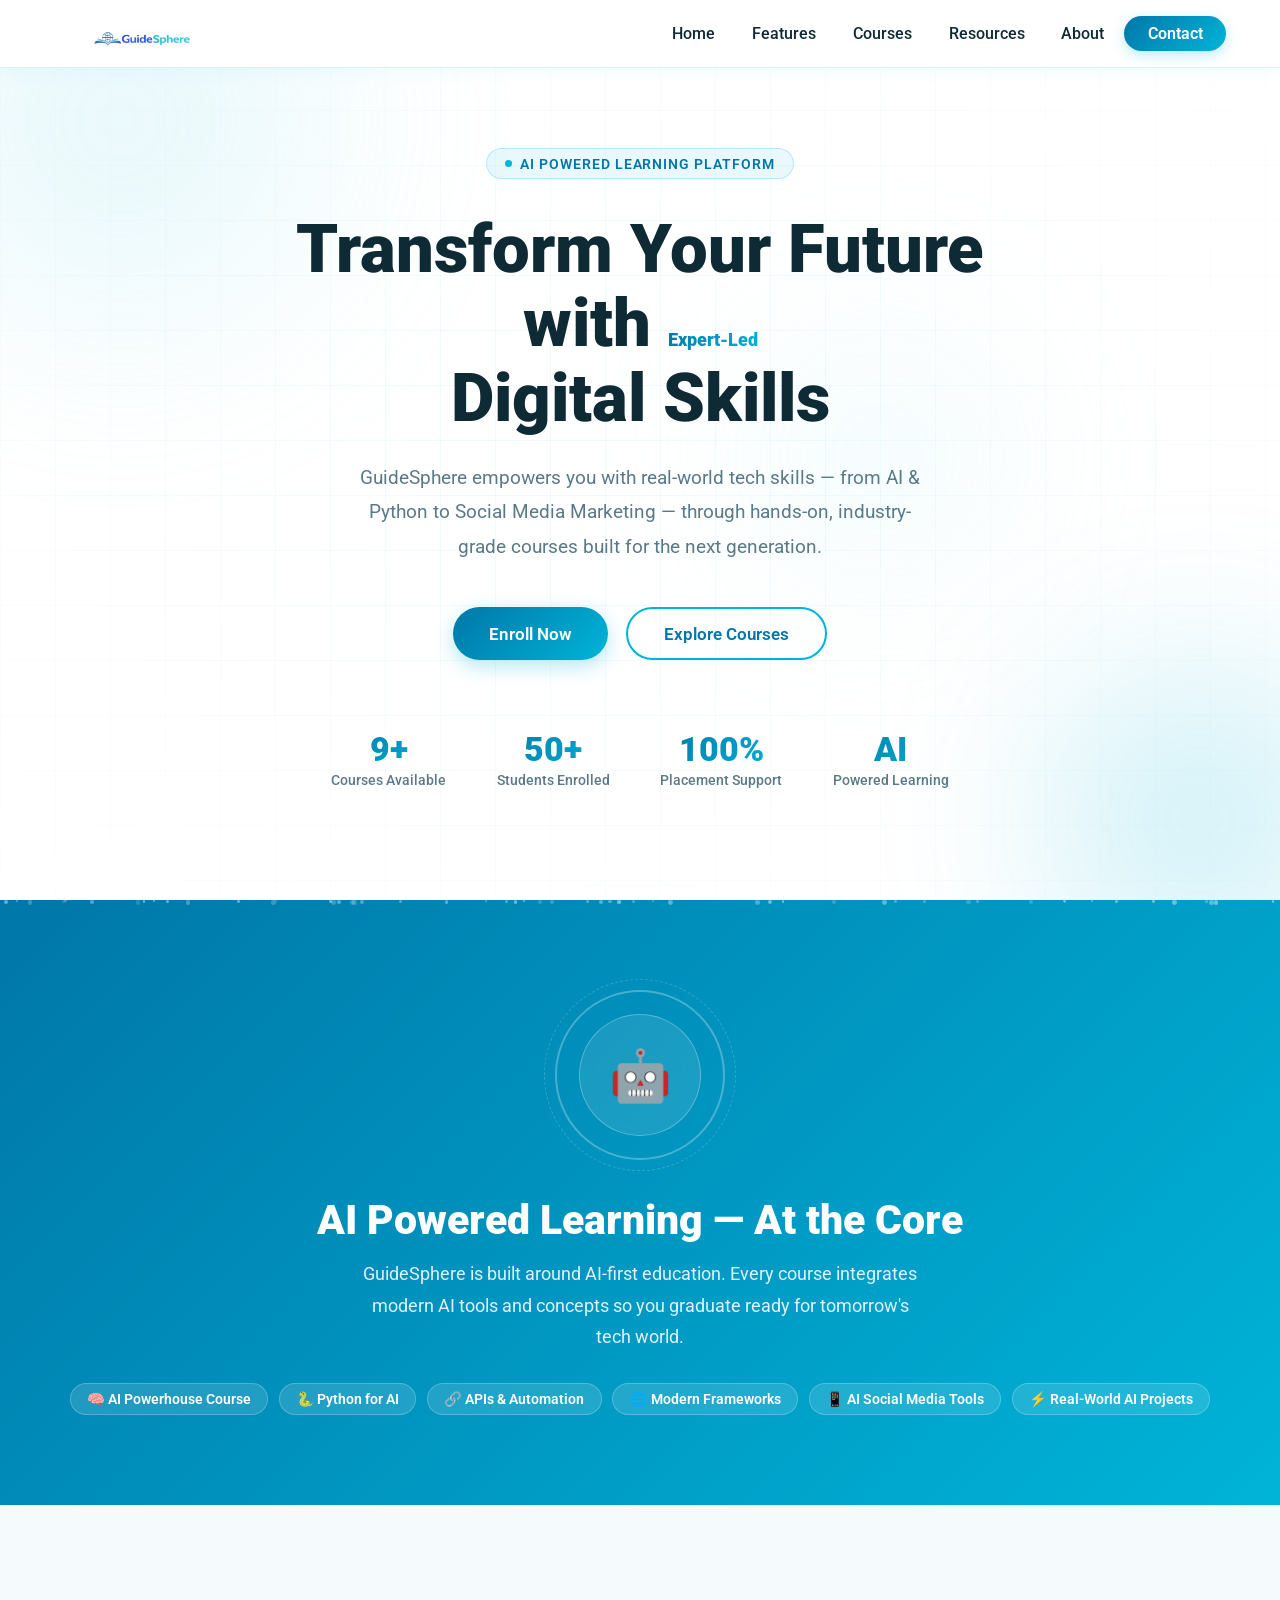
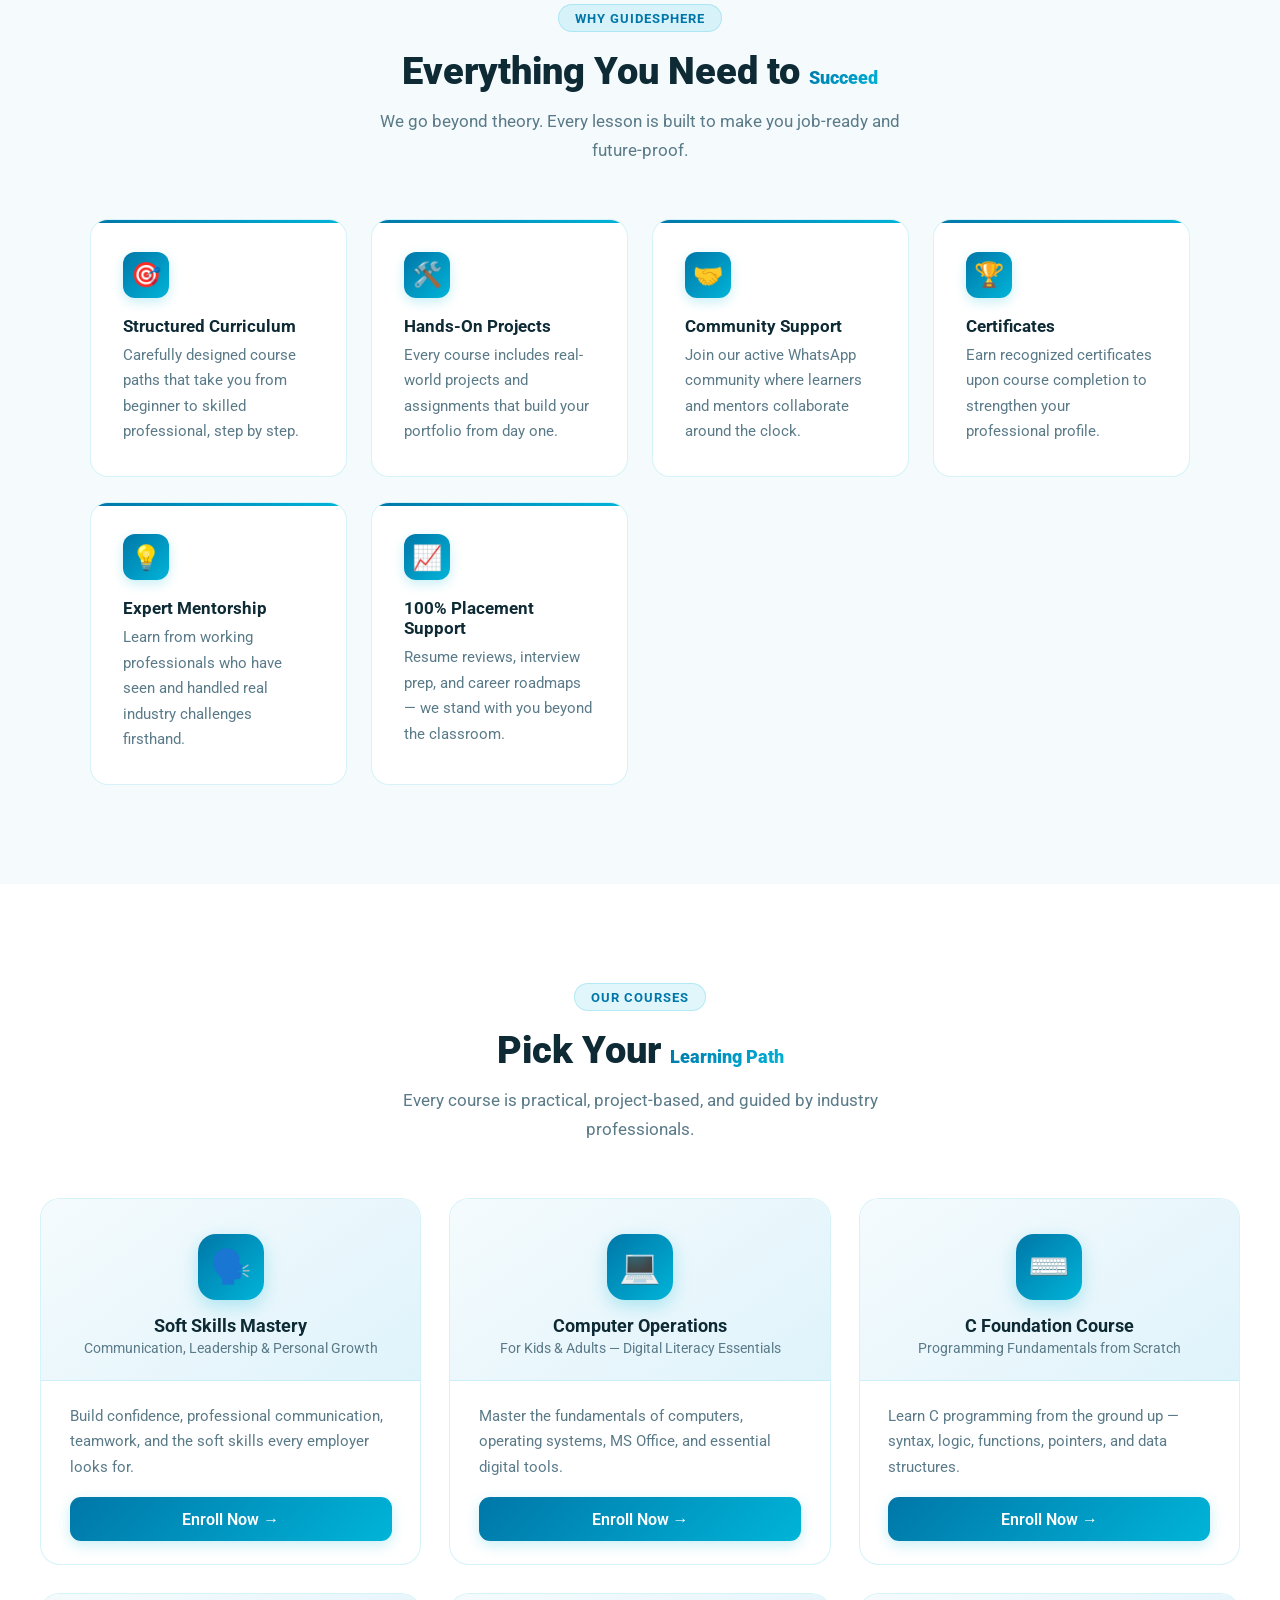
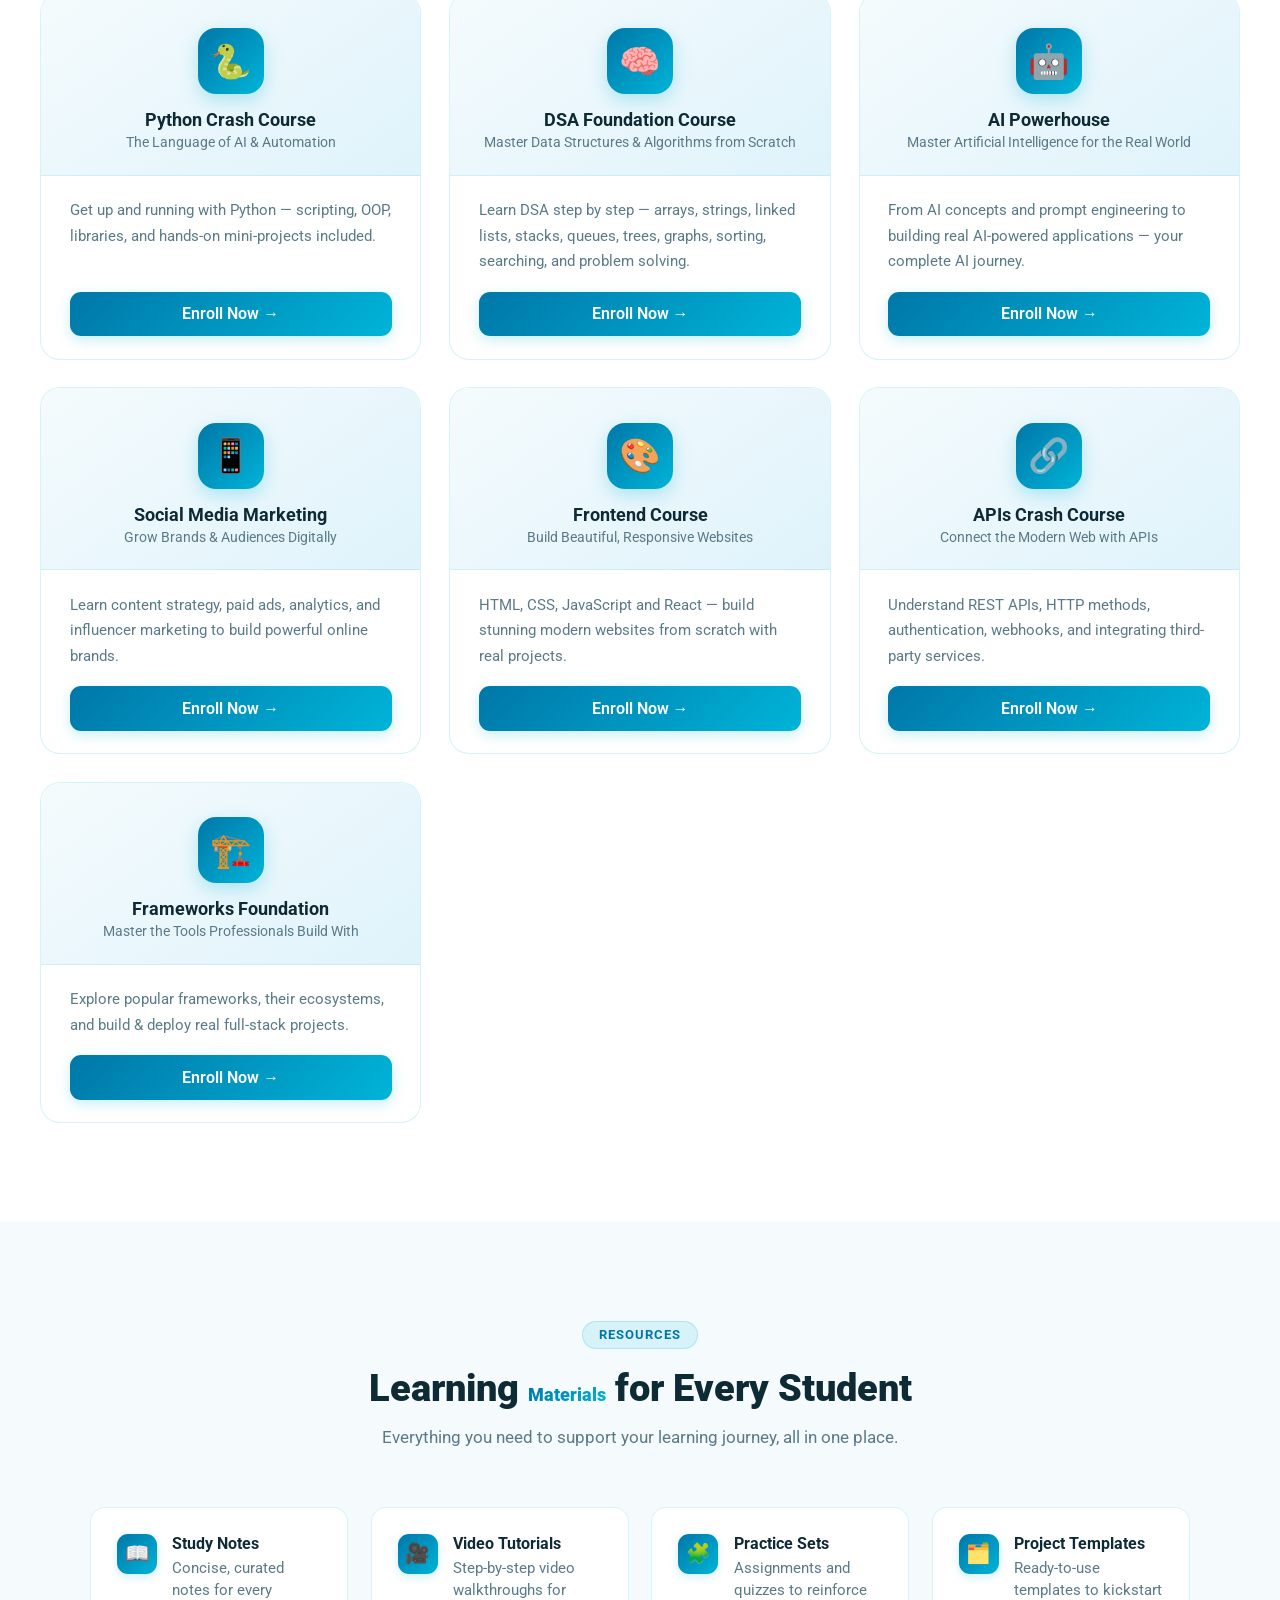
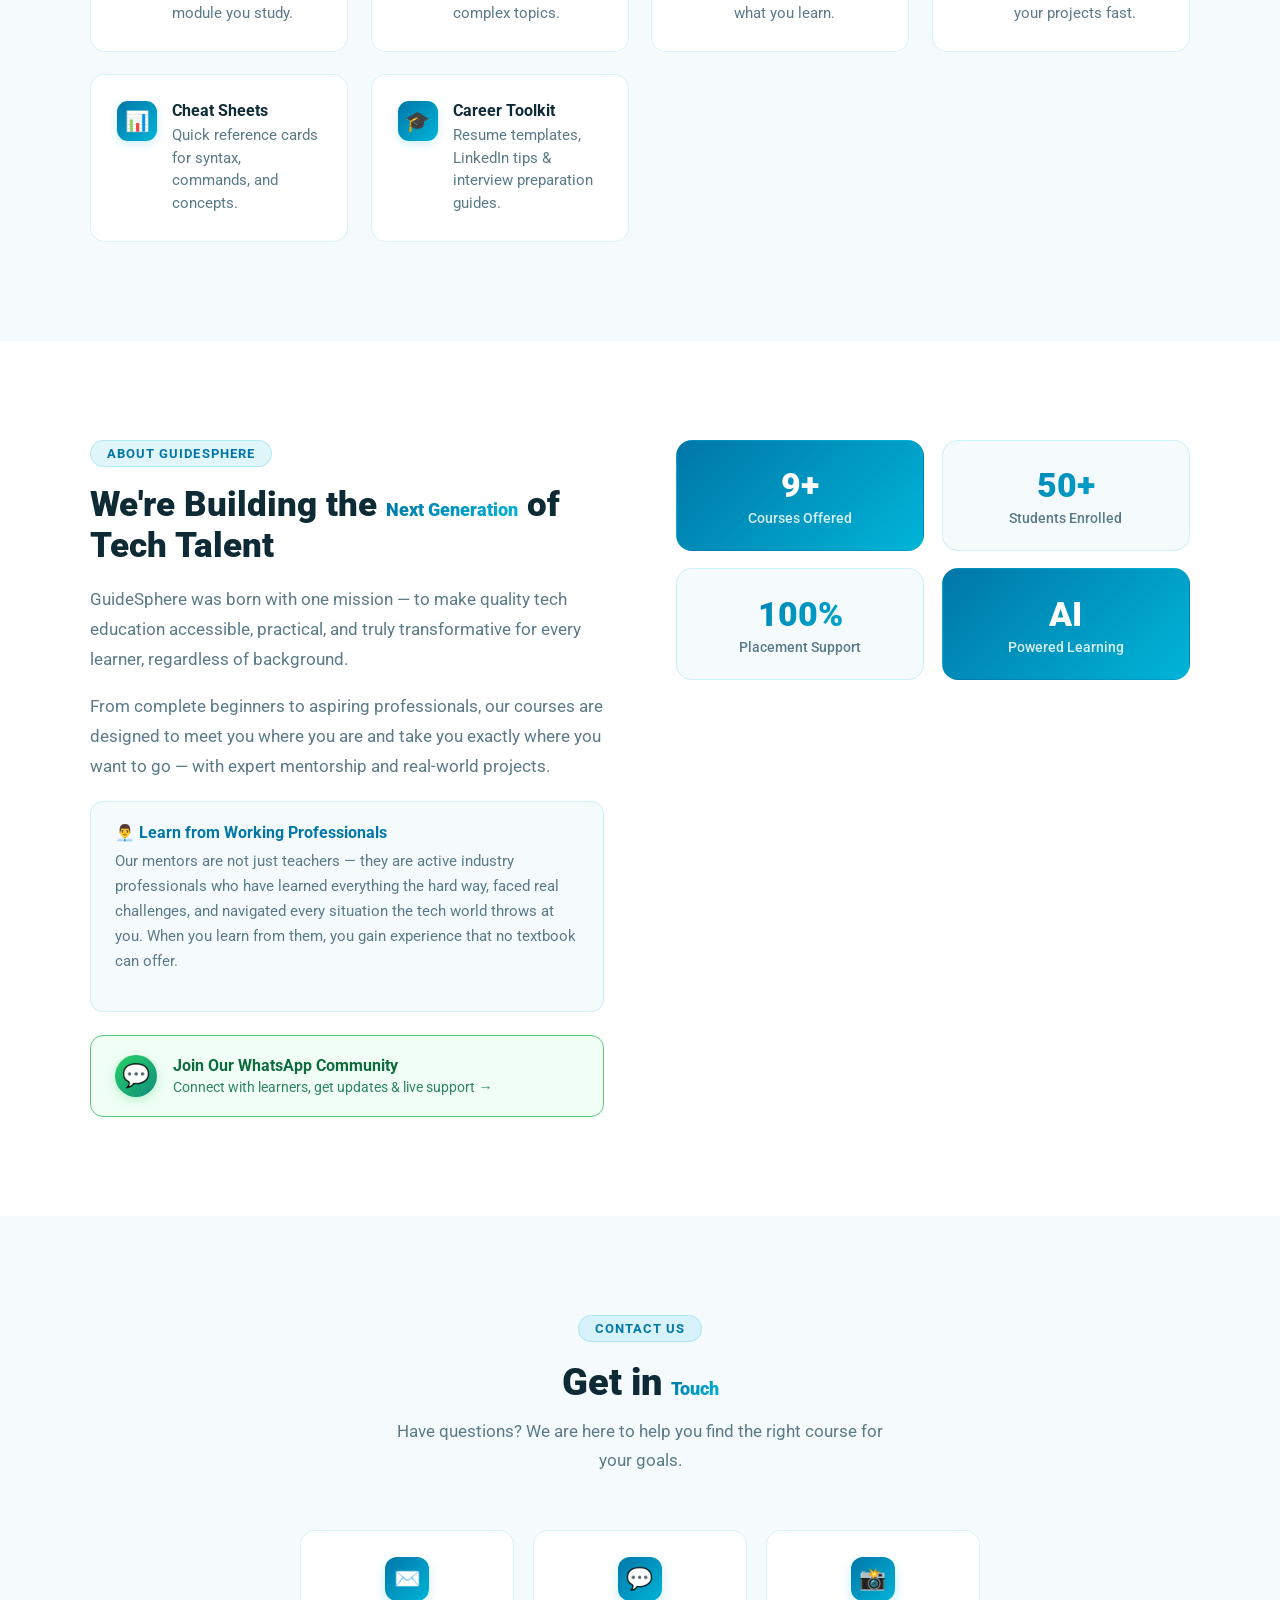
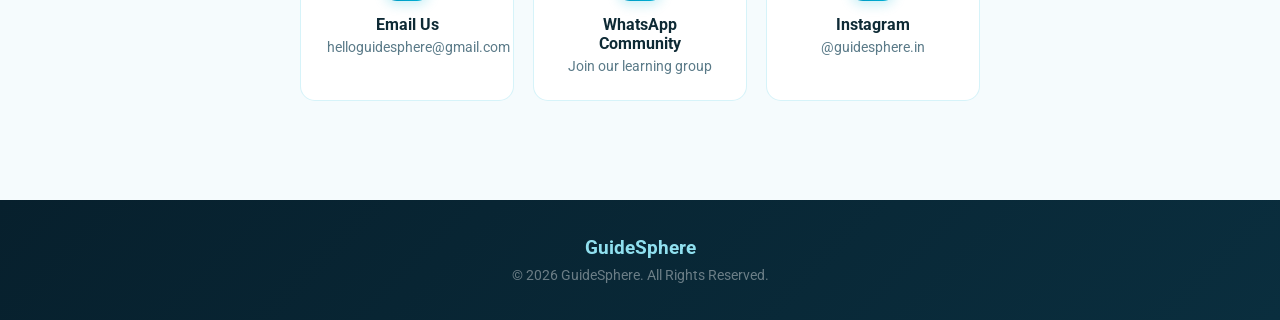
==== index.html @ 7f6ffef3 "Rename homepage to index.html" ====
<!DOCTYPE html>
<html lang="en">
<head>
<meta charset="UTF-8">
<meta name="viewport" content="width=device-width, initial-scale=1.0">
<title>GuideSphere – Learn. Grow. Excel.</title>
<link href="https://fonts.googleapis.com/css2?family=Roboto:wght@300;400;500;600;700;900&display=swap" rel="stylesheet">
<link rel="icon" type="image/png" href="logo.png"><style>
  :root {
    --teal: #00B4D8;
    --teal-dark: #0077A8;
    --teal-light: #90E0EF;
    --teal-glow: rgba(0,180,216,0.12);
    --white: #ffffff;
    --off-white: #f5fbfd;
    --text: #0e2a35;
    --text-muted: #5a7a88;
    --border: rgba(0,180,216,0.16);
  }

  * { margin:0; padding:0; box-sizing:border-box; font-size: 18px;}
  html { scroll-behavior:smooth; }

  body {
    font-family: 'Roboto', sans-serif;
    background: #fff;
    color: var(--text);
    overflow-x: hidden;
  }

  /* ─── NAVBAR ─── */
  nav {
    position:fixed; top:0; left:0; right:0; z-index:999;
    display:flex; align-items:center; justify-content:space-between;
    padding:0 3rem; height:68px;
    background:rgba(255,255,255,0.96);
    backdrop-filter:blur(16px);
    border-bottom:1px solid var(--border);
    box-shadow:0 2px 18px rgba(0,180,216,0.07);
  }

  .nav-logo {
    display:flex; align-items:center;
    text-decoration:none; flex-shrink:0;
    min-width:180px;
  }

  .nav-logo img { height:38px; width:auto; object-fit:contain; }

  .nav-links {
    display:flex; align-items:center; gap:0.15rem; list-style:none;
  }

  .nav-links a {
    display:block; padding:0.4rem 0.95rem;
    text-decoration:none; color:var(--text);
    font-size:0.9rem; font-weight:500;
    border-radius:8px; transition:all .2s;
  }

  .nav-links a:hover { color:var(--teal); background:var(--teal-glow); }

  .nav-cta {
    background:linear-gradient(135deg,var(--teal-dark),var(--teal));
    color:#fff !important;
    padding:0.46rem 1.3rem !important;
    border-radius:50px !important;
    box-shadow:0 4px 14px rgba(0,180,216,0.26);
    font-weight:600 !important;
  }

  .nav-cta:hover {
    transform:translateY(-1px);
    box-shadow:0 6px 20px rgba(0,180,216,0.38) !important;
    background:linear-gradient(135deg,var(--teal-dark),var(--teal)) !important;
  }

  /* ─── HERO ─── */
  .hero {
    min-height:100vh;
    display:flex; align-items:center; justify-content:center;
    text-align:center;
    padding:7rem 2rem 5rem;
    position:relative; overflow:hidden;
    background:#fff;
  }

  .hero-grid {
    position:absolute; inset:0; pointer-events:none;
    background-image:
      linear-gradient(rgba(0,180,216,0.055) 1px,transparent 1px),
      linear-gradient(90deg,rgba(0,180,216,0.055) 1px,transparent 1px);
    background-size:55px 55px;
    mask-image:radial-gradient(ellipse 80% 80% at 50% 50%,black 20%,transparent 100%);
  }

  .orb {
    position:absolute; border-radius:50%;
    filter:blur(90px); opacity:0.26;
    animation:floatOrb 9s ease-in-out infinite;
    pointer-events:none;
  }
  .orb1 { width:500px;height:500px;background:radial-gradient(circle,var(--teal-light),transparent);top:-130px;left:-130px; }
  .orb2 { width:360px;height:360px;background:radial-gradient(circle,var(--teal),transparent);bottom:-100px;right:-100px;animation-delay:3.5s; }
  .orb3 { width:280px;height:280px;background:radial-gradient(circle,#b8ecf7,transparent);top:35%;left:58%;animation-delay:1.5s; }

  @keyframes floatOrb {
    0%,100%{transform:translate(0,0) scale(1)}
    50%{transform:translate(18px,-18px) scale(1.04)}
  }

  .hero-content { position:relative; z-index:2; max-width:830px; }

  .hero-badge {
    display:inline-flex; align-items:center; gap:8px;
    background:rgba(0,180,216,0.09);
    border:1px solid rgba(0,180,216,0.22);
    color:var(--teal-dark);
    font-size:0.78rem; font-weight:600; letter-spacing:.07em; text-transform:uppercase;
    padding:0.36rem 1rem; border-radius:50px; margin-bottom:1.8rem;
    animation:fadeUp .7s .2s both;
  }

  .badge-dot {
    width:7px;height:7px;border-radius:50%;background:var(--teal);
    animation:blink 1.8s infinite;
  }

  @keyframes blink{0%,100%{opacity:1;transform:scale(1)}50%{opacity:.4;transform:scale(1.5)}}

  .hero h1 {
    font-size:clamp(2.3rem,5.2vw,4rem);
    font-weight:900; line-height:1.12;
    color:var(--text); margin-bottom:1.4rem;
    animation:fadeUp .7s .35s both;
  }

  .hero h1 .hl {
    background:linear-gradient(135deg,var(--teal-dark),var(--teal));
    -webkit-background-clip:text; -webkit-text-fill-color:transparent; background-clip:text;
  }

  .hero p {
    font-size:1.08rem; color:var(--text-muted);
    max-width:570px; margin:0 auto 2.4rem;
    line-height:1.78; font-weight:400;
    animation:fadeUp .7s .5s both;
  }

  .hero-btns {
    display:flex; gap:1rem; justify-content:center; flex-wrap:wrap;
    animation:fadeUp .7s .65s both;
  }

  .btn-primary {
    padding:0.8rem 2rem;
    background:linear-gradient(135deg,var(--teal-dark),var(--teal));
    color:#fff; font-size:0.95rem; font-weight:600;
    border:none; border-radius:50px; cursor:pointer; text-decoration:none;
    box-shadow:0 6px 20px rgba(0,180,216,0.3);
    transition:transform .2s,box-shadow .2s;
    display:inline-flex; align-items:center; gap:8px;
    font-family:'Roboto',sans-serif;
  }
  .btn-primary:hover{transform:translateY(-2px);box-shadow:0 10px 28px rgba(0,180,216,0.42);}

  .btn-outline {
    padding:0.8rem 2rem;
    background:transparent; color:var(--teal-dark);
    font-size:0.95rem; font-weight:600;
    border:2px solid var(--teal); border-radius:50px;
    cursor:pointer; text-decoration:none; transition:all .2s;
    display:inline-flex; align-items:center; gap:8px;
    font-family:'Roboto',sans-serif;
  }
  .btn-outline:hover{background:var(--teal-glow);}

  .hero-stats {
    display:flex; gap:2.8rem; justify-content:center; flex-wrap:wrap;
    margin-top:3.8rem; animation:fadeUp .7s .8s both;
  }

  .stat { text-align:center; }
  .stat-num {
    font-size:1.9rem; font-weight:900;
    background:linear-gradient(135deg,var(--teal-dark),var(--teal));
    -webkit-background-clip:text; -webkit-text-fill-color:transparent; background-clip:text;
  }
  .stat-label { font-size:.78rem; color:var(--text-muted); font-weight:500; margin-top:3px; }

  @keyframes fadeUp{from{opacity:0;transform:translateY(22px)}to{opacity:1;transform:translateY(0)}}

  /* ─── AI BANNER ─── */
  .ai-banner {
    padding:5rem 2rem;
    background:linear-gradient(135deg,var(--teal-dark) 0%,var(--teal) 100%);
    position:relative; overflow:hidden; text-align:center;
  }

  .ai-particles{position:absolute;inset:0;pointer-events:none;}
  .particle{
    position:absolute;border-radius:50%;
    background:rgba(255,255,255,0.5);
    animation:rise linear infinite;
  }
  @keyframes rise{
    0%{transform:translateY(100vh) scale(0);opacity:0}
    10%{opacity:1}90%{opacity:.7}
    100%{transform:translateY(-80px) scale(1);opacity:0}
  }

  .ai-ring {
    width:170px;height:170px;border-radius:50%;
    border:2px solid rgba(255,255,255,0.28);
    display:flex;align-items:center;justify-content:center;
    margin:0 auto 2rem; position:relative;
    animation:spinRing 14s linear infinite;
  }
  .ai-ring::before{
    content:'';position:absolute;inset:-13px;border-radius:50%;
    border:1px dashed rgba(255,255,255,0.2);
    animation:spinRing 9s linear infinite reverse;
  }
  .ai-ring-core{
    width:122px;height:122px;border-radius:50%;
    background:rgba(255,255,255,0.1);
    backdrop-filter:blur(8px);
    border:1px solid rgba(255,255,255,0.28);
    display:flex;align-items:center;justify-content:center;
    font-size:2.8rem;
    animation:spinRing 14s linear infinite reverse;
  }
  @keyframes spinRing{to{transform:rotate(360deg)}}

  .ai-banner h2{font-size:clamp(1.7rem,3.2vw,2.5rem);font-weight:900;color:#fff;margin-bottom:.8rem;}
  .ai-banner p{color:rgba(255,255,255,0.87);font-size:1rem;max-width:560px;margin:0 auto;line-height:1.75;}

  .ai-tags{display:flex;flex-wrap:wrap;gap:.6rem;justify-content:center;margin-top:1.7rem;}
  .ai-tag{
    background:rgba(255,255,255,0.13);border:1px solid rgba(255,255,255,0.22);
    color:#fff;font-size:.79rem;font-weight:600;
    padding:.36rem .9rem;border-radius:50px;
  }

  /* ─── SECTIONS ─── */
  .features{padding:5.5rem 2rem;background:var(--off-white);}
  .courses{padding:5.5rem 2rem;background:#fff;}
  .resources{padding:5.5rem 2rem;background:var(--off-white);}
  .about{padding:5.5rem 2rem;background:#fff;}
  .contact{padding:5.5rem 2rem;background:var(--off-white);}

  .section-label {
    display:inline-block;
    background:var(--teal-glow); border:1px solid rgba(0,180,216,0.2);
    color:var(--teal-dark); font-size:.74rem; font-weight:700;
    letter-spacing:.08em; text-transform:uppercase;
    padding:.3rem .88rem; border-radius:50px; margin-bottom:.9rem;
  }

  .sec-title{font-size:clamp(1.65rem,3vw,2.4rem);font-weight:900;color:var(--text);margin-bottom:.72rem;line-height:1.18;}
  .sec-title .hl{background:linear-gradient(135deg,var(--teal-dark),var(--teal));-webkit-background-clip:text;-webkit-text-fill-color:transparent;background-clip:text;}
  .sec-sub{color:var(--text-muted);font-size:.95rem;max-width:520px;margin:0 auto;line-height:1.72;}

  .section-head{text-align:center;margin-bottom:3rem;}

  /* FEATURES */
  .feat-grid{display:grid;grid-template-columns:repeat(auto-fit,minmax(250px,1fr));gap:1.35rem;max-width:1100px;margin:0 auto;}

  .feat-card{
    background:#fff;border:1px solid var(--border);
    border-radius:18px;padding:1.75rem;
    transition:transform .22s,box-shadow .22s;
    position:relative;overflow:hidden;
  }
  .feat-card::before{
    content:'';position:absolute;top:0;left:0;right:0;height:3px;
    background:linear-gradient(90deg,var(--teal-dark),var(--teal));border-radius:18px 18px 0 0;
  }
  .feat-card:hover{transform:translateY(-5px);box-shadow:0 12px 34px rgba(0,180,216,0.1);}

  .feat-icon{
    width:46px;height:46px;border-radius:12px;
    background:linear-gradient(135deg,var(--teal-dark),var(--teal));
    display:flex;align-items:center;justify-content:center;
    font-size:1.35rem;margin-bottom:1rem;
    box-shadow:0 4px 12px rgba(0,180,216,0.22);
  }

  .feat-card h3{font-size:.97rem;font-weight:700;margin-bottom:.38rem;}
  .feat-card p{color:var(--text-muted);font-size:.86rem;line-height:1.65;}

  /* COURSES */
  .courses-grid{display:grid;grid-template-columns:repeat(auto-fill,minmax(285px,1fr));gap:1.55rem;max-width:1200px;margin:0 auto;}

  .c-card{
    background:#fff;border:1px solid var(--border);
    border-radius:20px;overflow:hidden;
    display:flex;flex-direction:column;
    transition:transform .22s,box-shadow .22s;
  }
  .c-card:hover{transform:translateY(-5px);box-shadow:0 14px 40px rgba(0,180,216,0.11);}

  .c-top{
    padding:1.9rem 1.6rem 1.35rem;
    background:linear-gradient(145deg,var(--off-white),#dff3fb);
    border-bottom:1px solid var(--border);
    display:flex;flex-direction:column;align-items:center;text-align:center;
  }

  .c-icon{
    width:66px;height:66px;border-radius:18px;
    background:linear-gradient(135deg,var(--teal-dark),var(--teal));
    display:flex;align-items:center;justify-content:center;
    font-size:1.85rem;margin-bottom:.85rem;
    box-shadow:0 6px 18px rgba(0,180,216,0.27);
  }

  .c-top h3{font-size:1.02rem;font-weight:700;color:var(--text);}
  .c-top p{font-size:.78rem;color:var(--text-muted);margin-top:.22rem;}

  .c-body{padding:1.25rem 1.6rem;flex:1;display:flex;flex-direction:column;gap:.95rem;}
  .c-desc{font-size:.86rem;color:var(--text-muted);line-height:1.65;}

  .enroll-btn{
    display:block;width:100%;padding:.7rem;
    background:linear-gradient(135deg,var(--teal-dark),var(--teal));
    color:#fff;font-size:.88rem;font-weight:600;
    border:none;border-radius:11px;cursor:pointer;
    text-decoration:none;text-align:center;
    box-shadow:0 4px 14px rgba(0,180,216,0.22);
    transition:transform .2s,box-shadow .2s;
    font-family:'Roboto',sans-serif;
    margin-top:auto;
  }
  .enroll-btn:hover{transform:translateY(-2px);box-shadow:0 8px 22px rgba(0,180,216,0.35);}

  /* RESOURCES */
  .res-grid{display:grid;grid-template-columns:repeat(auto-fit,minmax(220px,1fr));gap:1.25rem;max-width:1100px;margin:0 auto;}

  .res-card{
    background:#fff;border:1px solid var(--border);
    border-radius:15px;padding:1.45rem;
    display:flex;align-items:flex-start;gap:.85rem;
    transition:transform .2s,box-shadow .2s;
  }
  .res-card:hover{transform:translateY(-4px);box-shadow:0 10px 26px rgba(0,180,216,0.08);}

  .res-icon{
    width:40px;height:40px;border-radius:11px;flex-shrink:0;
    background:linear-gradient(135deg,var(--teal-dark),var(--teal));
    display:flex;align-items:center;justify-content:center;font-size:1.1rem;
    box-shadow:0 3px 10px rgba(0,180,216,0.2);
  }

  .res-card h4{font-size:.9rem;font-weight:700;margin-bottom:.22rem;}
  .res-card p{font-size:.81rem;color:var(--text-muted);line-height:1.55;}

  /* ABOUT */
  .about-inner{max-width:1100px;margin:0 auto;display:grid;grid-template-columns:1fr 1fr;gap:4rem;align-items:start;}

  .about-text h2{font-size:clamp(1.6rem,2.7vw,2.2rem);font-weight:900;margin-bottom:.95rem;line-height:1.2;}
  .about-text h2 .hl{background:linear-gradient(135deg,var(--teal-dark),var(--teal));-webkit-background-clip:text;-webkit-text-fill-color:transparent;background-clip:text;}
  .about-text p{color:var(--text-muted);line-height:1.78;margin-bottom:.95rem;font-size:.94rem;}

  .mentor-box{
    background:var(--off-white);border:1px solid var(--border);
    border-radius:13px;padding:1.15rem 1.35rem;margin:1.1rem 0;
  }
  .mentor-box h4{font-size:.88rem;font-weight:700;color:var(--teal-dark);margin-bottom:.38rem;}
  .mentor-box p{font-size:.84rem;color:var(--text-muted);line-height:1.65;}

  .wa-card{
    display:flex;align-items:center;gap:.9rem;
    background:#f0fef5;border:1.5px solid #5BC97B;
    border-radius:13px;padding:1.05rem 1.35rem;
    margin-top:1.25rem;text-decoration:none;
    transition:transform .2s,box-shadow .2s;
  }
  .wa-card:hover{transform:translateY(-3px);box-shadow:0 8px 22px rgba(37,211,102,0.16);}

  .wa-icon{
    width:42px;height:42px;border-radius:50%;flex-shrink:0;
    background:linear-gradient(135deg,#25D366,#128C7E);
    display:flex;align-items:center;justify-content:center;font-size:1.25rem;
    box-shadow:0 3px 10px rgba(37,211,102,0.28);
  }
  .wa-text strong{display:block;font-weight:700;color:#0e6b3d;font-size:.88rem;}
  .wa-text span{font-size:.78rem;color:#2d855e;}

  .about-stats{display:grid;grid-template-columns:1fr 1fr;gap:.95rem;}

  .a-stat{
    background:var(--off-white);border:1px solid var(--border);
    border-radius:16px;padding:1.35rem;text-align:center;
    transition:transform .2s;
  }
  .a-stat:hover{transform:translateY(-4px);}

  .a-stat .num{
    font-size:1.9rem;font-weight:900;
    background:linear-gradient(135deg,var(--teal-dark),var(--teal));
    -webkit-background-clip:text;-webkit-text-fill-color:transparent;background-clip:text;
  }
  .a-stat p{font-size:.79rem;color:var(--text-muted);margin-top:.28rem;font-weight:500;}

  .a-stat.filled{background:linear-gradient(135deg,var(--teal-dark),var(--teal));border-color:transparent;}
  .a-stat.filled .num{-webkit-text-fill-color:#fff;}
  .a-stat.filled p{color:rgba(255,255,255,0.85);}

  /* CONTACT */
  .contact-inner{max-width:680px;margin:0 auto;text-align:center;}

  .contact-cards{display:grid;grid-template-columns:repeat(auto-fit,minmax(185px,1fr));gap:1.05rem;margin-top:2.1rem;}

  .con-card{
    background:#fff;border:1px solid var(--border);
    border-radius:15px;padding:1.45rem;text-decoration:none;color:var(--text);
    transition:transform .2s,box-shadow .2s;
  }
  .con-card:hover{transform:translateY(-4px);box-shadow:0 10px 26px rgba(0,180,216,0.09);}

  .con-icon{
    width:44px;height:44px;border-radius:12px;margin:0 auto .8rem;
    background:linear-gradient(135deg,var(--teal-dark),var(--teal));
    display:flex;align-items:center;justify-content:center;font-size:1.2rem;
    box-shadow:0 4px 12px rgba(0,180,216,0.22);
  }
  .con-card h4{font-size:.9rem;font-weight:700;margin-bottom:.25rem;}
  .con-card p{font-size:.79rem;color:var(--text-muted);}

  /* FOOTER */
  footer{
    background:linear-gradient(135deg,#07202d,#0a2e3e);
    color:rgba(255,255,255,0.6);
    text-align:center;padding:2rem;
  }
  .f-logo{display:flex;align-items:center;justify-content:center;gap:8px;margin-bottom:.45rem;}
  .f-logo img{height:30px;width:auto;filter:brightness(0) invert(1);opacity:.85;}
  .f-brand{font-size:1.05rem;font-weight:700;color:#90e0ef;}
  footer p{font-size:.8rem;color:rgba(255,255,255,0.4);}

  /* REVEAL */
  .reveal{opacity:0;transform:translateY(26px);transition:opacity .62s,transform .62s;}
  .reveal.visible{opacity:1;transform:none;}

  /* RESPONSIVE */
  @media(max-width:900px){
    .about-inner{grid-template-columns:1fr;gap:2.5rem;}
    nav{padding:0 1.4rem;}
    .nav-links a{padding:.36rem .58rem;font-size:.84rem;}
  }
  @media(max-width:600px){.nav-links{display:none;}}
</style>
</head>
<body>

<!-- NAVBAR -->
<nav>
  <a class="nav-logo" href="#home">
    <img src="./logo.png" alt="GuideSphere" onerror="this.style.display='none';this.nextElementSibling.style.display='flex'">
    <span style="display:none;align-items:center;gap:8px;font-weight:900;font-size:1.15rem;background:linear-gradient(135deg,#0077A8,#00B4D8);-webkit-background-clip:text;-webkit-text-fill-color:transparent;background-clip:text;">🌐 GuideSphere</span>
  </a>
  <ul class="nav-links">
    <li><a href="#home">Home</a></li>
    <li><a href="#features">Features</a></li>
    <li><a href="#courses">Courses</a></li>
    <li><a href="#resources">Resources</a></li>
    <li><a href="#about">About</a></li>
    <li><a href="#contact" class="nav-cta">Contact</a></li>
  </ul>
</nav>

<!-- HERO -->
<section class="hero" id="home">
  <div class="hero-grid"></div>
  <div class="orb orb1"></div>
  <div class="orb orb2"></div>
  <div class="orb orb3"></div>

  <div class="hero-content">
    <div class="hero-badge">
      <span class="badge-dot"></span>
      AI Powered Learning Platform
    </div>

    <h1>
      Transform Your Future<br>with <span class="hl">Expert-Led</span><br>Digital Skills
    </h1>

    <p>
      GuideSphere empowers you with real-world tech skills — from AI &amp; Python to Social Media Marketing — through hands-on, industry-grade courses built for the next generation.
    </p>

    <div class="hero-btns">
      <a href="./overview.html" target="_blank" class="btn-primary"> Enroll Now</a>
      <a href="#courses" class="btn-outline"> Explore Courses</a>
    </div>

    <div class="hero-stats">
      <div class="stat">
        <div class="stat-num">9+</div>
        <div class="stat-label">Courses Available</div>
      </div>
      <div class="stat">
        <div class="stat-num">50+</div>
        <div class="stat-label">Students Enrolled</div>
      </div>
      <div class="stat">
        <div class="stat-num">100%</div>
        <div class="stat-label">Placement Support</div>
      </div>
      <div class="stat">
        <div class="stat-num">AI</div>
        <div class="stat-label">Powered Learning</div>
      </div>
    </div>
  </div>
</section>

<!-- AI BANNER -->
<section class="ai-banner">
  <div class="ai-particles" id="aiParticles"></div>
  <div class="ai-ring">
    <div class="ai-ring-core">🤖</div>
  </div>
  <h2>AI Powered Learning — At the Core</h2>
  <p>GuideSphere is built around AI-first education. Every course integrates modern AI tools and concepts so you graduate ready for tomorrow's tech world.</p>
  <div class="ai-tags">
    <span class="ai-tag">🧠 AI Powerhouse Course</span>
    <span class="ai-tag">🐍 Python for AI</span>
    <span class="ai-tag">🔗 APIs &amp; Automation</span>
    <span class="ai-tag">🌐 Modern Frameworks</span>
    <span class="ai-tag">📱 AI Social Media Tools</span>
    <span class="ai-tag">⚡ Real-World AI Projects</span>
  </div>
</section>

<!-- FEATURES -->
<section class="features" id="features">
  <div class="section-head reveal">
    <div class="section-label">Why GuideSphere</div>
    <h2 class="sec-title">Everything You Need to <span class="hl">Succeed</span></h2>
    <p class="sec-sub">We go beyond theory. Every lesson is built to make you job-ready and future-proof.</p>
  </div>
  <div class="feat-grid">
    <div class="feat-card reveal">
      <div class="feat-icon">🎯</div>
      <h3>Structured Curriculum</h3>
      <p>Carefully designed course paths that take you from beginner to skilled professional, step by step.</p>
    </div>
    <div class="feat-card reveal">
      <div class="feat-icon">🛠️</div>
      <h3>Hands-On Projects</h3>
      <p>Every course includes real-world projects and assignments that build your portfolio from day one.</p>
    </div>
    <div class="feat-card reveal">
      <div class="feat-icon">🤝</div>
      <h3>Community Support</h3>
      <p>Join our active WhatsApp community where learners and mentors collaborate around the clock.</p>
    </div>
    <div class="feat-card reveal">
      <div class="feat-icon">🏆</div>
      <h3>Certificates</h3>
      <p>Earn recognized certificates upon course completion to strengthen your professional profile.</p>
    </div>
    <div class="feat-card reveal">
      <div class="feat-icon">💡</div>
      <h3>Expert Mentorship</h3>
      <p>Learn from working professionals who have seen and handled real industry challenges firsthand.</p>
    </div>
    <div class="feat-card reveal">
      <div class="feat-icon">📈</div>
      <h3>100% Placement Support</h3>
      <p>Resume reviews, interview prep, and career roadmaps — we stand with you beyond the classroom.</p>
    </div>
  </div>
</section>

<!-- COURSES -->
<section class="courses" id="courses">
  <div class="section-head reveal">
    <div class="section-label">Our Courses</div>
    <h2 class="sec-title">Pick Your <span class="hl">Learning Path</span></h2>
    <p class="sec-sub">Every course is practical, project-based, and guided by industry professionals.</p>
  </div>
  <div class="courses-grid">

    <div class="c-card reveal">
      <div class="c-top">
        <div class="c-icon">🗣️</div>
        <h3>Soft Skills Mastery</h3>
        <p>Communication, Leadership &amp; Personal Growth</p>
      </div>
      <div class="c-body">
        <p class="c-desc">Build confidence, professional communication, teamwork, and the soft skills every employer looks for.</p>
        <a href="./overview.html" target="_blank" class="enroll-btn">Enroll Now →</a>
      </div>
    </div>

    <div class="c-card reveal">
      <div class="c-top">
        <div class="c-icon">💻</div>
        <h3>Computer Operations</h3>
        <p>For Kids &amp; Adults — Digital Literacy Essentials</p>
      </div>
      <div class="c-body">
        <p class="c-desc">Master the fundamentals of computers, operating systems, MS Office, and essential digital tools.</p>
        <a href="./overview.html" target="_blank" class="enroll-btn">Enroll Now →</a>
      </div>
    </div>

    <div class="c-card reveal">
      <div class="c-top">
        <div class="c-icon">⌨️</div>
        <h3>C Foundation Course</h3>
        <p>Programming Fundamentals from Scratch</p>
      </div>
      <div class="c-body">
        <p class="c-desc">Learn C programming from the ground up — syntax, logic, functions, pointers, and data structures.</p>
        <a href="./overview.html" target="_blank" class="enroll-btn">Enroll Now →</a>
      </div>
    </div>

    <div class="c-card reveal">
      <div class="c-top">
        <div class="c-icon">🐍</div>
        <h3>Python Crash Course</h3>
        <p>The Language of AI &amp; Automation</p>
      </div>
      <div class="c-body">
        <p class="c-desc">Get up and running with Python — scripting, OOP, libraries, and hands-on mini-projects included.</p>
        <a href="./overview.html" target="_blank" class="enroll-btn">Enroll Now →</a>
      </div>
    </div>

    <div class="c-card reveal">
  <div class="c-top">
    <div class="c-icon">🧠</div>
    <h3>DSA Foundation Course</h3>
    <p>Master Data Structures & Algorithms from Scratch</p>
  </div>
  <div class="c-body">
    <p class="c-desc">Learn DSA step by step — arrays, strings, linked lists, stacks, queues, trees, graphs, sorting, searching, and problem solving.</p>
    <a href="./overview.html" target="_blank" class="enroll-btn">Enroll Now →</a>
  </div>
</div>

    <div class="c-card reveal">
      <div class="c-top">
        <div class="c-icon">🤖</div>
        <h3>AI Powerhouse</h3>
        <p>Master Artificial Intelligence for the Real World</p>
      </div>
      <div class="c-body">
        <p class="c-desc">From AI concepts and prompt engineering to building real AI-powered applications — your complete AI journey.</p>
        <a href="./overview.html" target="_blank" class="enroll-btn">Enroll Now →</a>
      </div>
    </div>

    <div class="c-card reveal">
      <div class="c-top">
        <div class="c-icon">📱</div>
        <h3>Social Media Marketing</h3>
        <p>Grow Brands &amp; Audiences Digitally</p>
      </div>
      <div class="c-body">
        <p class="c-desc">Learn content strategy, paid ads, analytics, and influencer marketing to build powerful online brands.</p>
        <a href="./overview.html" target="_blank" class="enroll-btn">Enroll Now →</a>
      </div>
    </div>

    <div class="c-card reveal">
      <div class="c-top">
        <div class="c-icon">🎨</div>
        <h3>Frontend Course</h3>
        <p>Build Beautiful, Responsive Websites</p>
      </div>
      <div class="c-body">
        <p class="c-desc">HTML, CSS, JavaScript and React — build stunning modern websites from scratch with real projects.</p>
        <a href="./overview.html" target="_blank" class="enroll-btn">Enroll Now →</a>
      </div>
    </div>

    <div class="c-card reveal">
      <div class="c-top">
        <div class="c-icon">🔗</div>
        <h3>APIs Crash Course</h3>
        <p>Connect the Modern Web with APIs</p>
      </div>
      <div class="c-body">
        <p class="c-desc">Understand REST APIs, HTTP methods, authentication, webhooks, and integrating third-party services.</p>
        <a href="./overview.html" target="_blank" class="enroll-btn">Enroll Now →</a>
      </div>
    </div>

    <div class="c-card reveal">
      <div class="c-top">
        <div class="c-icon">🏗️</div>
        <h3>Frameworks Foundation</h3>
        <p>Master the Tools Professionals Build With</p>
      </div>
      <div class="c-body">
        <p class="c-desc">Explore popular frameworks, their ecosystems, and build &amp; deploy real full-stack projects.</p>
        <a href="./overview.html" target="_blank" class="enroll-btn">Enroll Now →</a>
      </div>
    </div>

  </div>
</section>

<!-- RESOURCES -->
<section class="resources" id="resources">
  <div class="section-head reveal">
    <div class="section-label">Resources</div>
    <h2 class="sec-title">Learning <span class="hl">Materials</span> for Every Student</h2>
    <p class="sec-sub">Everything you need to support your learning journey, all in one place.</p>
  </div>
  <div class="res-grid">
    <div class="res-card reveal">
      <div class="res-icon">📖</div>
      <div><h4>Study Notes</h4><p>Concise, curated notes for every module you study.</p></div>
    </div>
    <div class="res-card reveal">
      <div class="res-icon">🎥</div>
      <div><h4>Video Tutorials</h4><p>Step-by-step video walkthroughs for complex topics.</p></div>
    </div>
    <div class="res-card reveal">
      <div class="res-icon">🧩</div>
      <div><h4>Practice Sets</h4><p>Assignments and quizzes to reinforce what you learn.</p></div>
    </div>
    <div class="res-card reveal">
      <div class="res-icon">🗂️</div>
      <div><h4>Project Templates</h4><p>Ready-to-use templates to kickstart your projects fast.</p></div>
    </div>
    <div class="res-card reveal">
      <div class="res-icon">📊</div>
      <div><h4>Cheat Sheets</h4><p>Quick reference cards for syntax, commands, and concepts.</p></div>
    </div>
    <div class="res-card reveal">
      <div class="res-icon">🎓</div>
      <div><h4>Career Toolkit</h4><p>Resume templates, LinkedIn tips &amp; interview preparation guides.</p></div>
    </div>
  </div>
</section>

<!-- ABOUT -->
<section class="about" id="about">
  <div class="about-inner">
    <div class="about-text reveal">
      <div class="section-label">About GuideSphere</div>
      <h2>We're Building the <span class="hl">Next Generation</span> of Tech Talent</h2>
      <p>GuideSphere was born with one mission — to make quality tech education accessible, practical, and truly transformative for every learner, regardless of background.</p>
      <p>From complete beginners to aspiring professionals, our courses are designed to meet you where you are and take you exactly where you want to go — with expert mentorship and real-world projects.</p>

      <div class="mentor-box">
        <h4>👨‍💼 Learn from Working Professionals</h4>
        <p>Our mentors are not just teachers — they are active industry professionals who have learned everything the hard way, faced real challenges, and navigated every situation the tech world throws at you. When you learn from them, you gain experience that no textbook can offer.</p>
      </div>

      <a href="https://chat.whatsapp.com/CH0DxYsx0SZJIlH2TvFnnK" target="_blank" class="wa-card">
        <div class="wa-icon">💬</div>
        <div class="wa-text">
          <strong>Join Our WhatsApp Community</strong>
          <span>Connect with learners, get updates &amp; live support →</span>
        </div>
      </a>
    </div>

    <div class="about-stats reveal">
      <div class="a-stat filled">
        <div class="num">9+</div>
        <p>Courses Offered</p>
      </div>
      <div class="a-stat">
        <div class="num">50+</div>
        <p>Students Enrolled</p>
      </div>
      <div class="a-stat">
        <div class="num">100%</div>
        <p>Placement Support</p>
      </div>
      <div class="a-stat filled">
        <div class="num">AI</div>
        <p>Powered Learning</p>
      </div>
    </div>
  </div>
</section>

<!-- CONTACT -->
<section class="contact" id="contact">
  <div class="contact-inner">
    <div class="section-head reveal">
      <div class="section-label">Contact Us</div>
      <h2 class="sec-title">Get in <span class="hl">Touch</span></h2>
      <p class="sec-sub">Have questions? We are here to help you find the right course for your goals.</p>
    </div>
    <div class="contact-cards">
      <a href="mailto:helloguidesphere@gmail.com" class="con-card reveal">
        <div class="con-icon">✉️</div>
        <h4>Email Us</h4>
        <p>helloguidesphere@gmail.com</p>
      </a>
      <a href="https://whatsapp.com/channel/0029VbC75V2HgZWh7QSApl0Z" target="_blank" class="con-card reveal">
        <div class="con-icon">💬</div>
        <h4>WhatsApp Community</h4>
        <p>Join our learning group</p>
      </a>
      <a href="https://instagram.com/guidesphere.in" target="_blank" class="con-card reveal">
        <div class="con-icon">📸</div>
        <h4>Instagram</h4>
        <p>@guidesphere.in</p>
      </a>
    </div>
  </div>
</section>

<!-- FOOTER -->
<footer>
  <div class="f-logo">
    <span class="f-brand">GuideSphere</span>
  </div>
  <p>© 2026 GuideSphere. All Rights Reserved.</p>
</footer>

<script>
  // Scroll reveal
  const reveals = document.querySelectorAll('.reveal');
  const obs = new IntersectionObserver(entries => {
    entries.forEach(e => {
      if(e.isIntersecting){ e.target.classList.add('visible'); obs.unobserve(e.target); }
    });
  }, { threshold: 0.09 });
  reveals.forEach(el => obs.observe(el));

  // AI particles
  const pc = document.getElementById('aiParticles');
  for(let i=0;i<55;i++){
    const p = document.createElement('div');
    p.className = 'particle';
    const s = 2+Math.random()*3;
    p.style.cssText = `left:${Math.random()*100}%;width:${s}px;height:${s}px;animation-duration:${4+Math.random()*8}s;animation-delay:${Math.random()*6}s;opacity:${0.3+Math.random()*.6};`;
    pc.appendChild(p);
  }
</script>
</body>
</html>
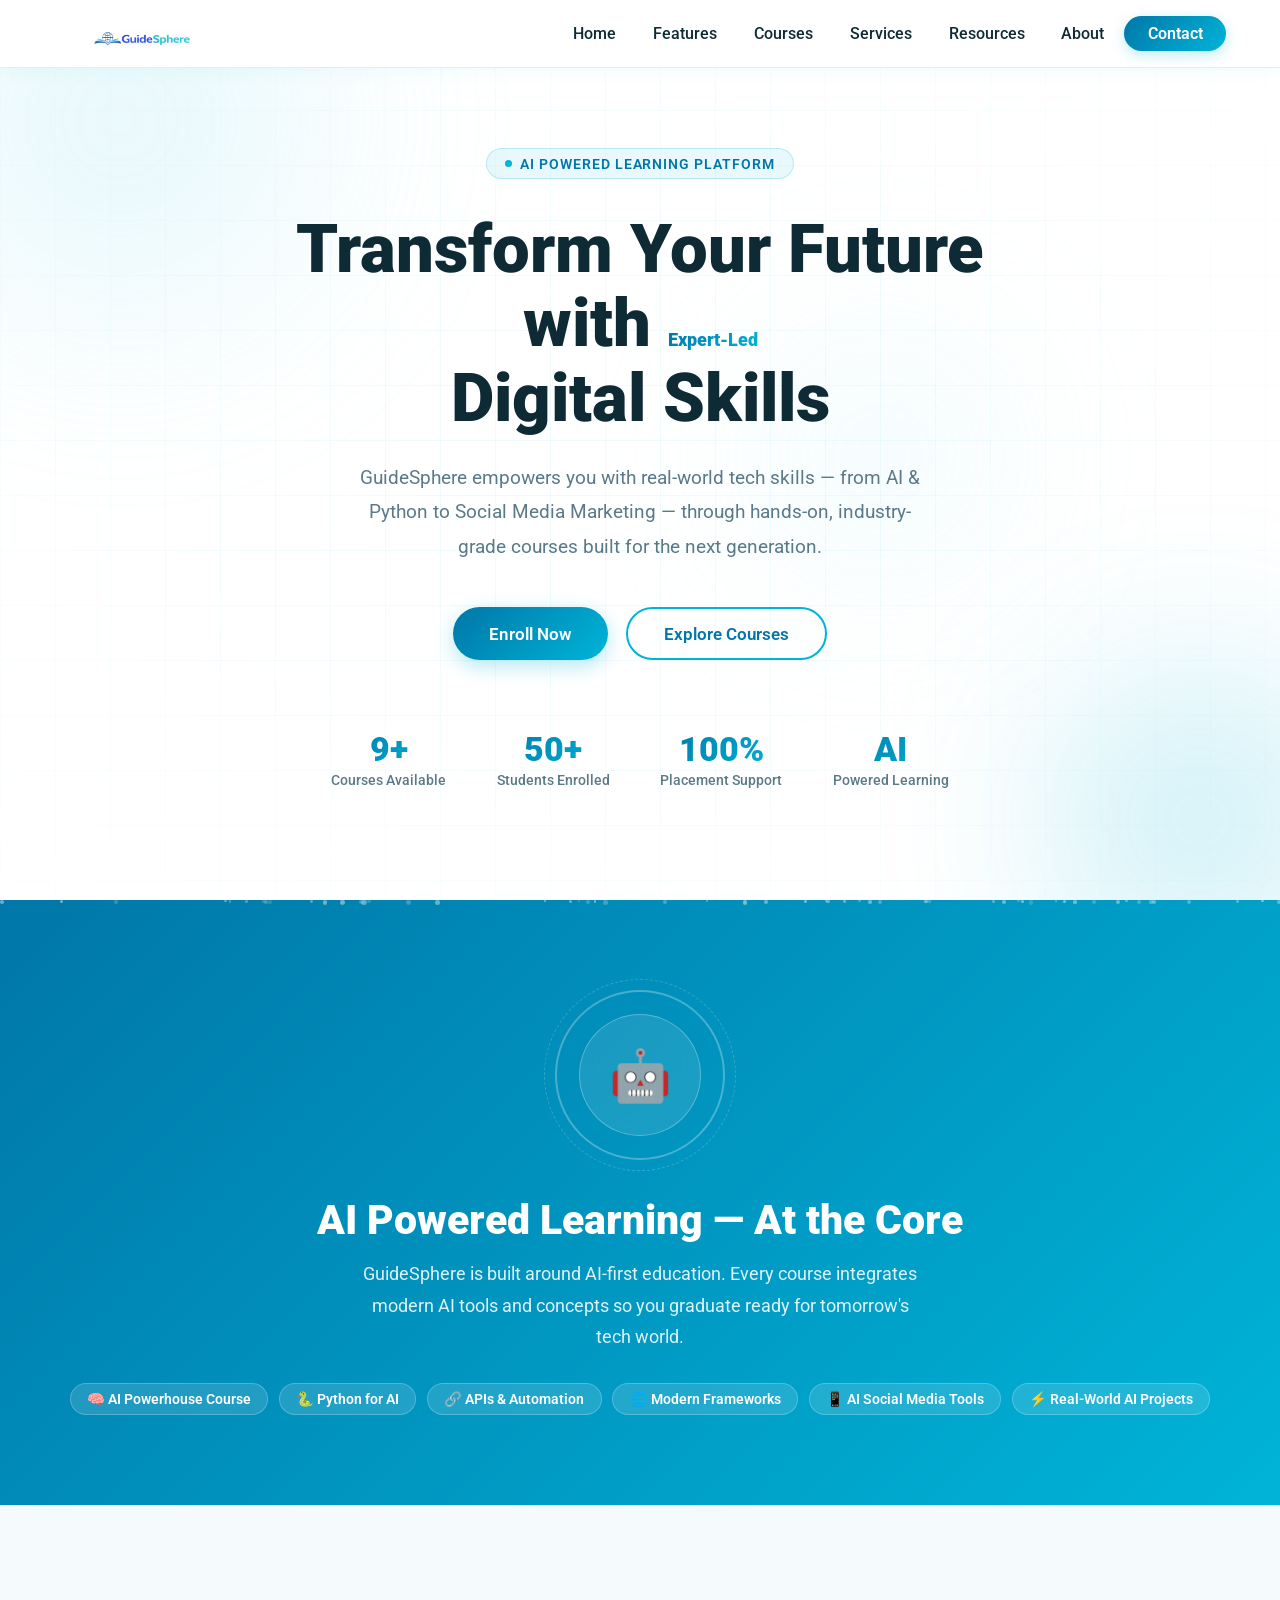
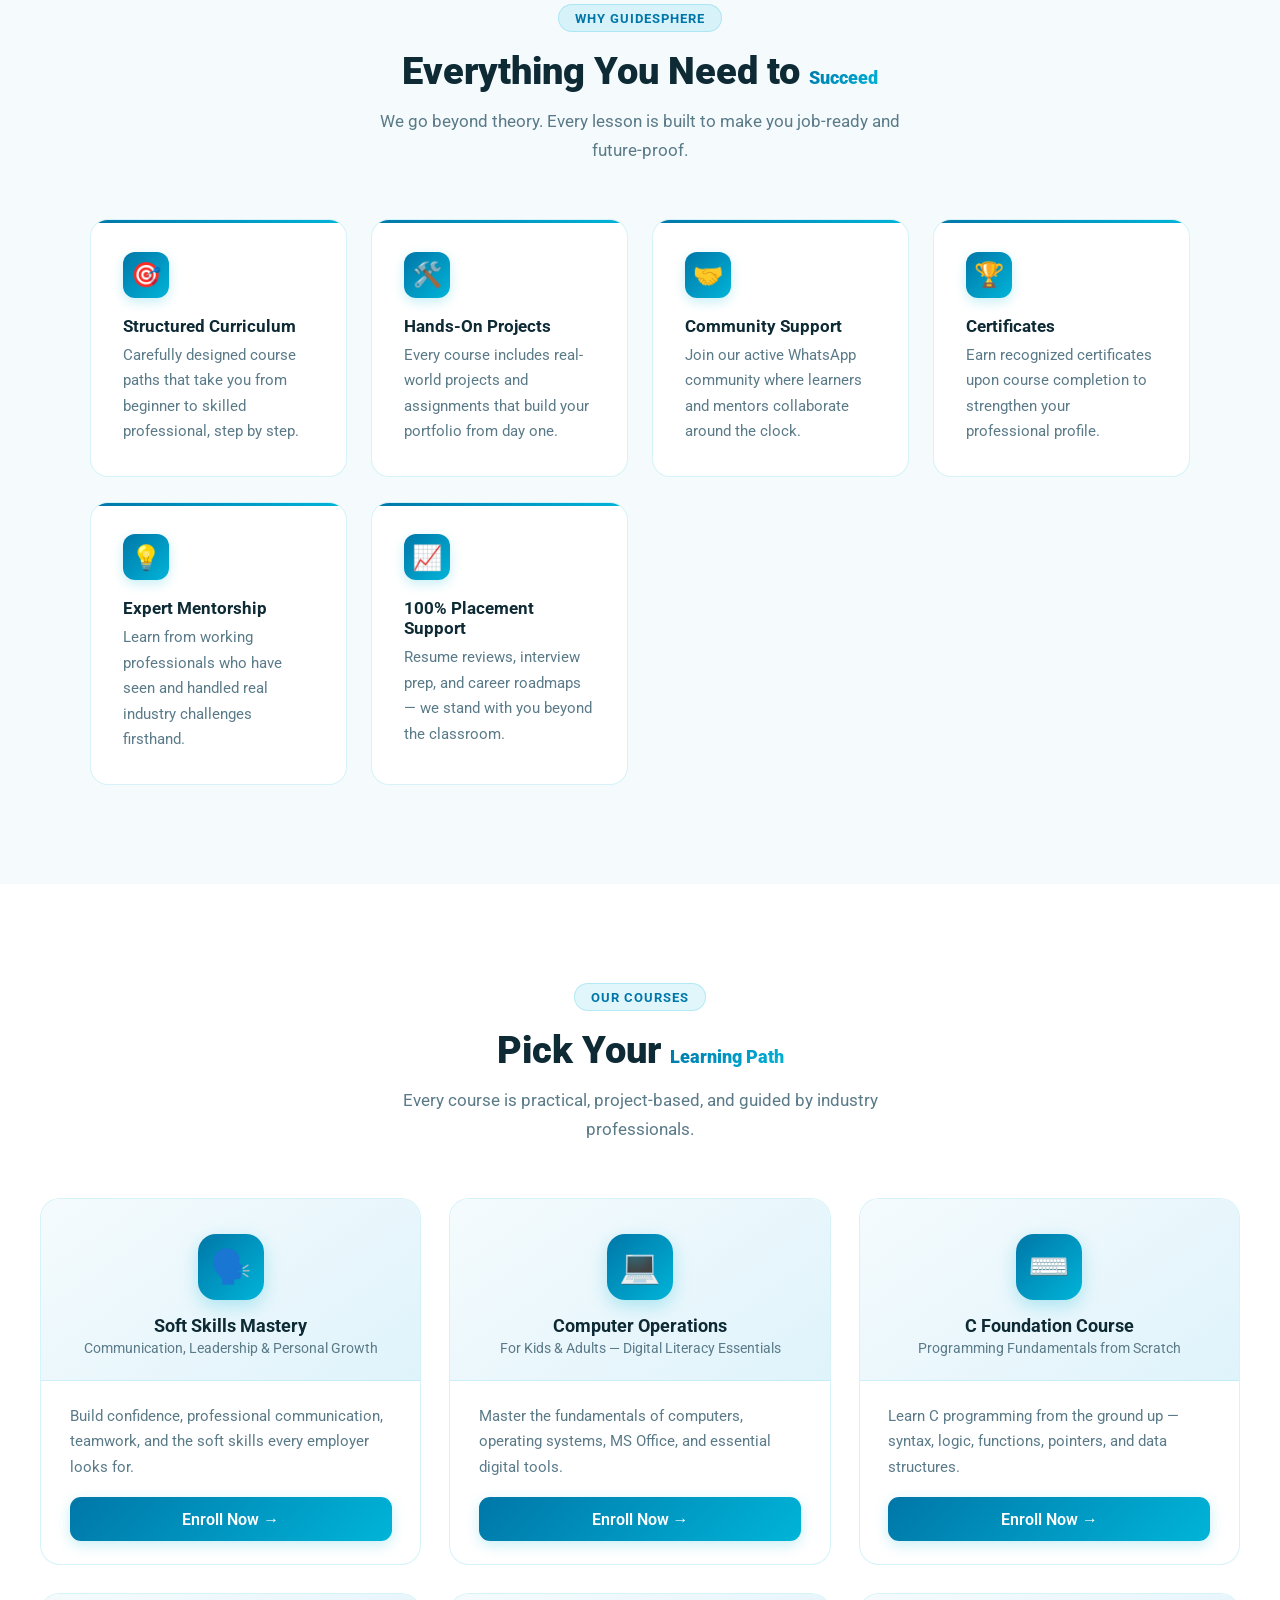
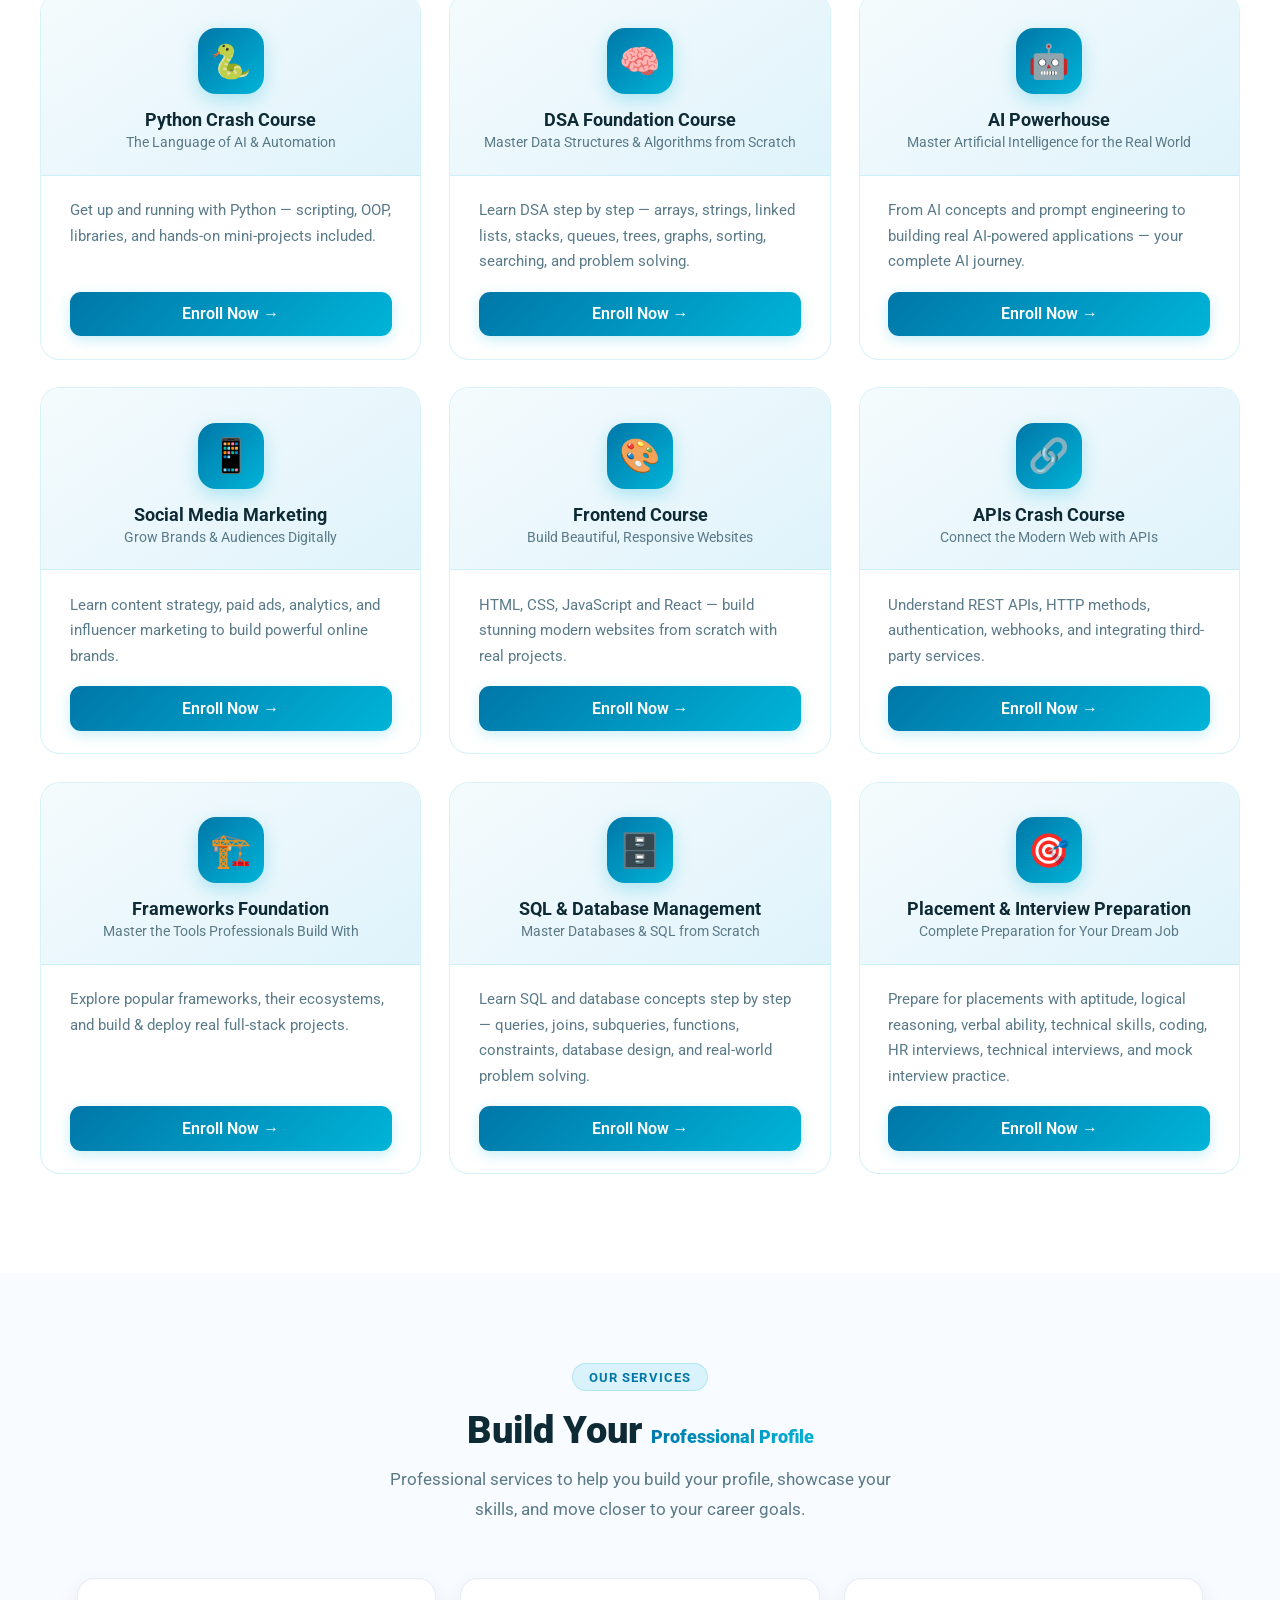
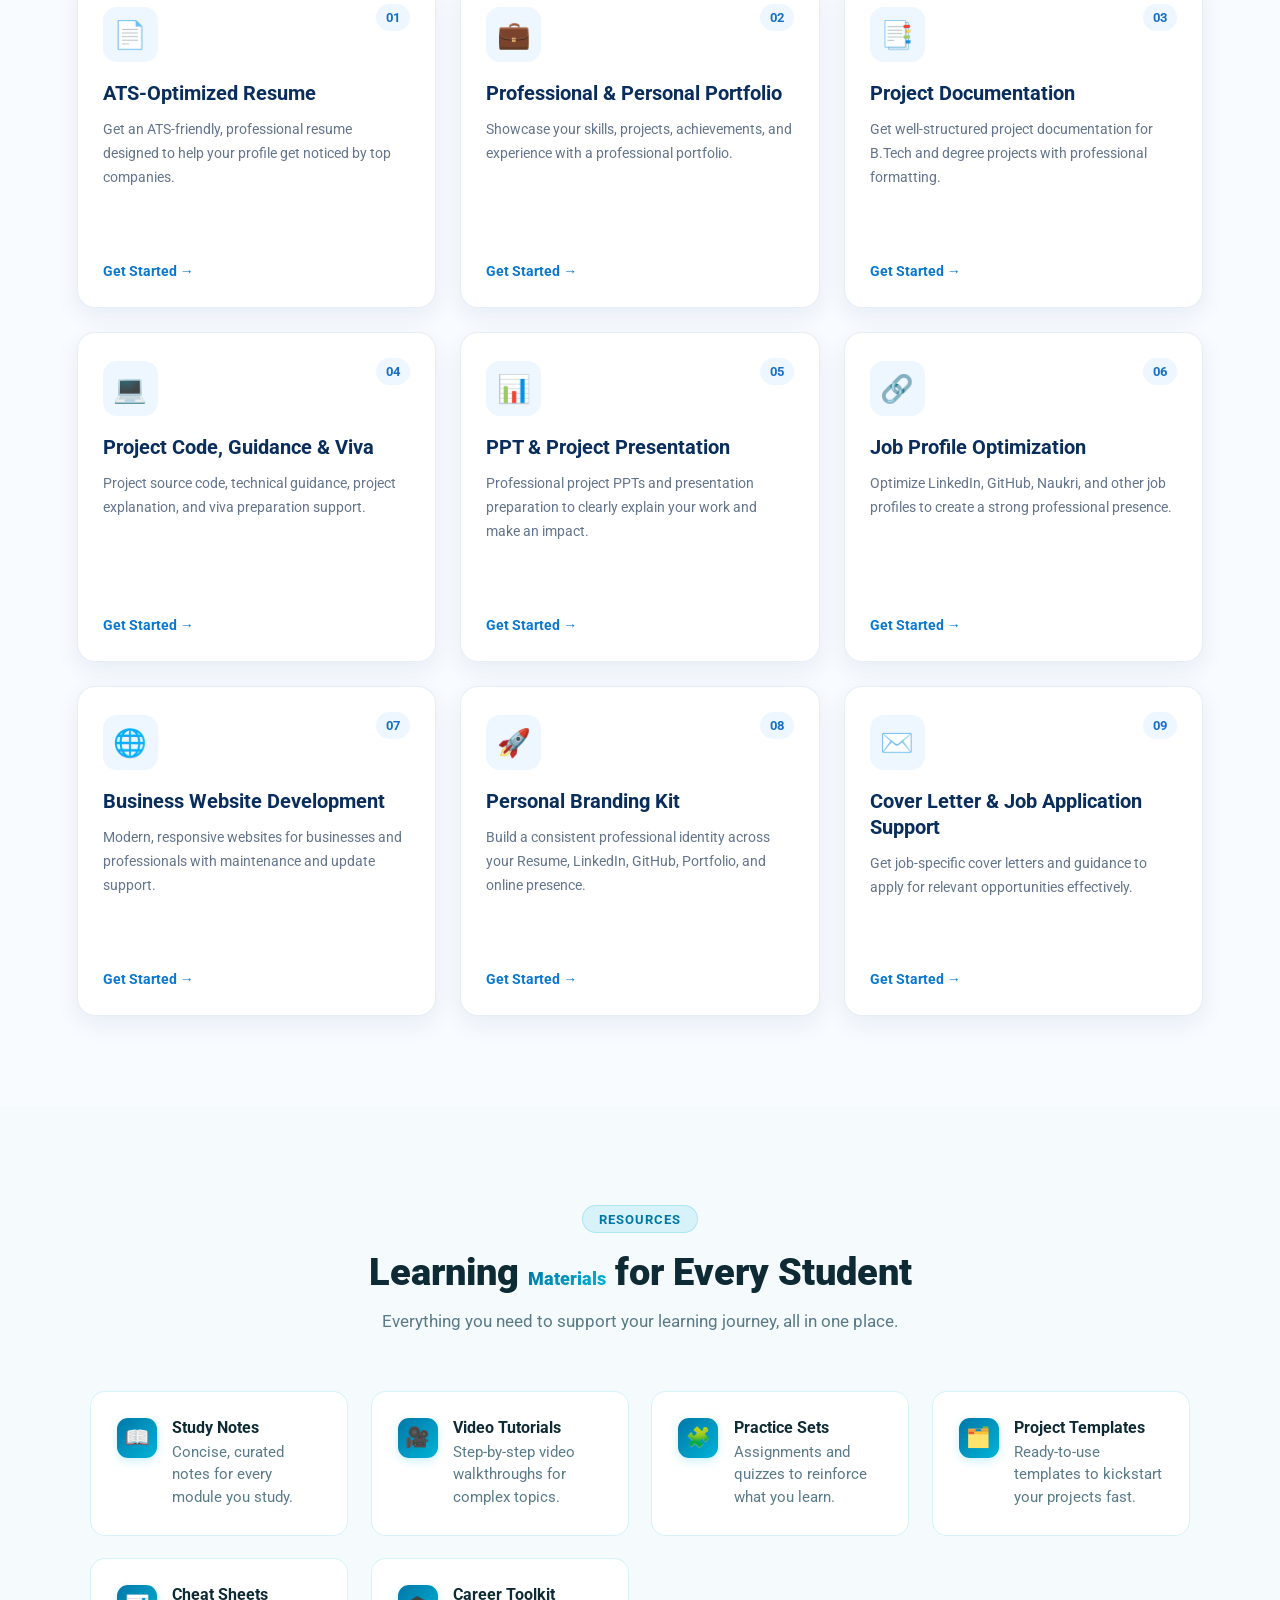
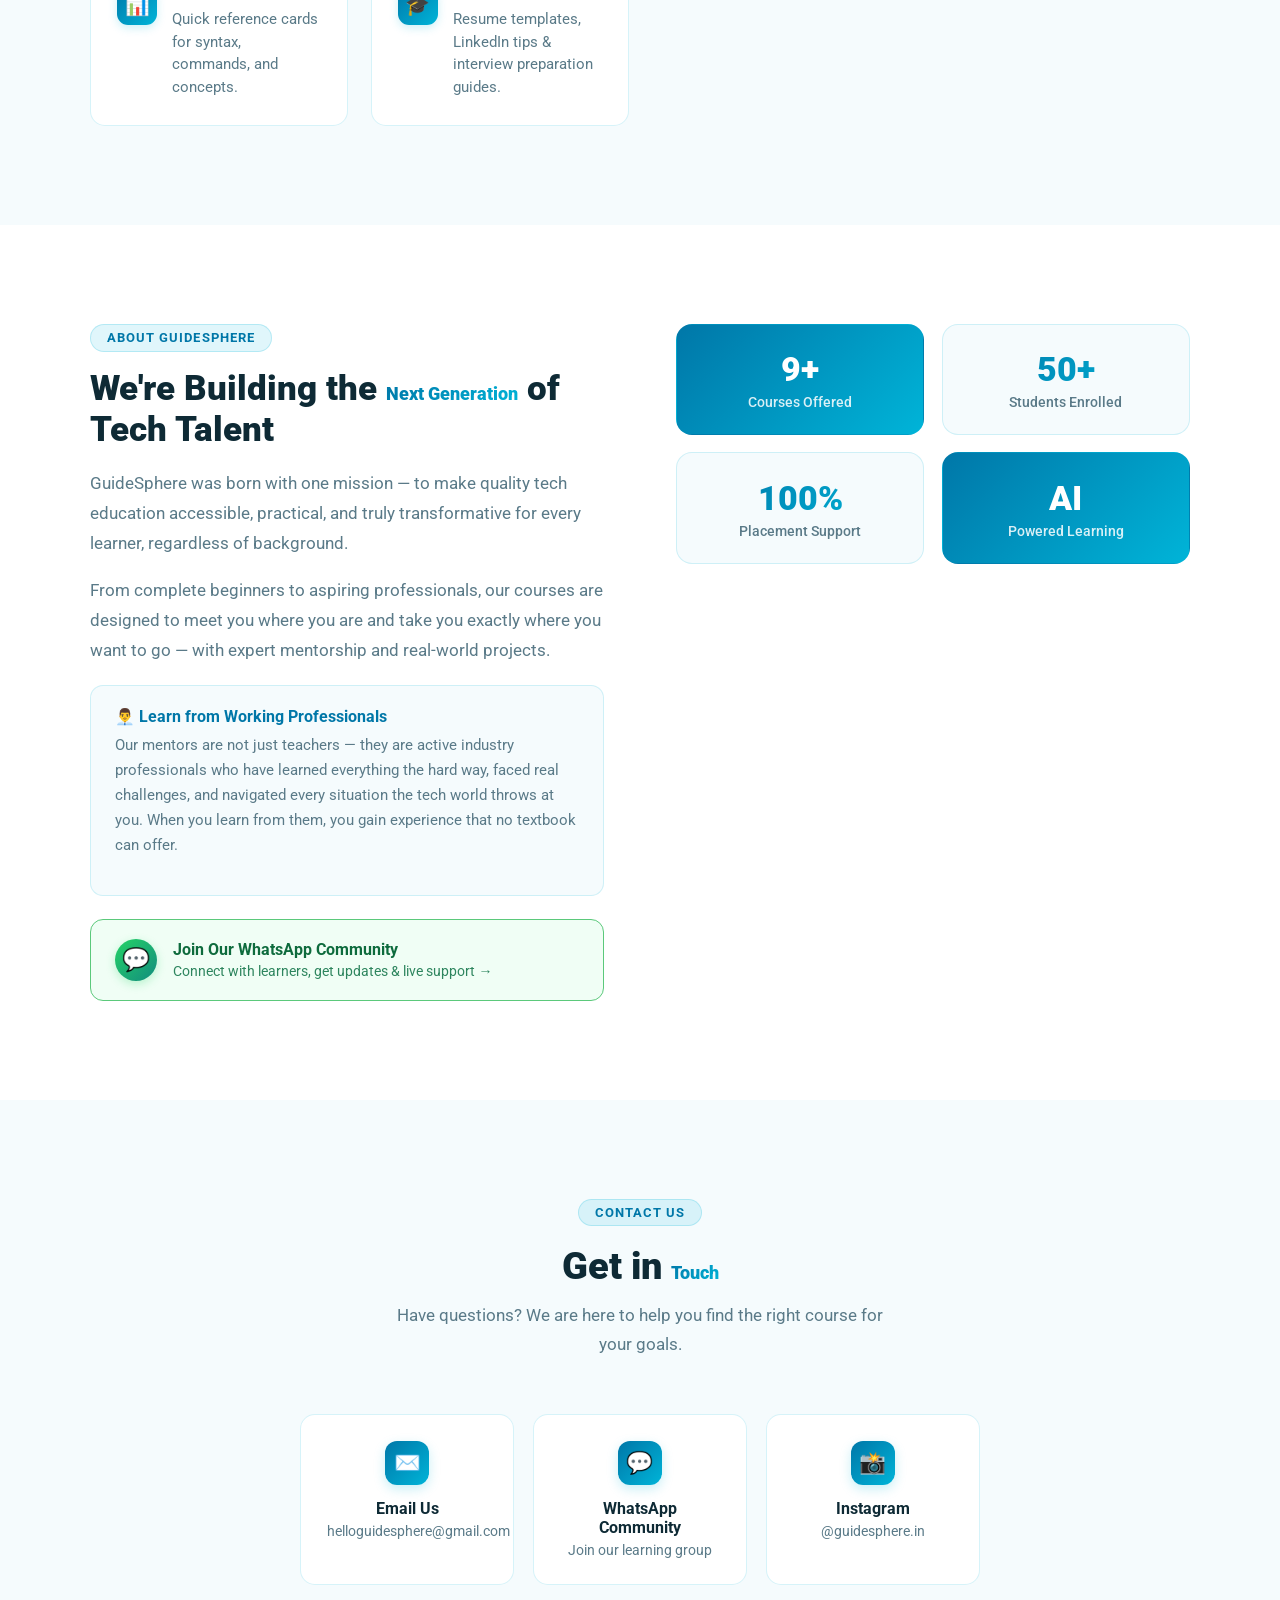
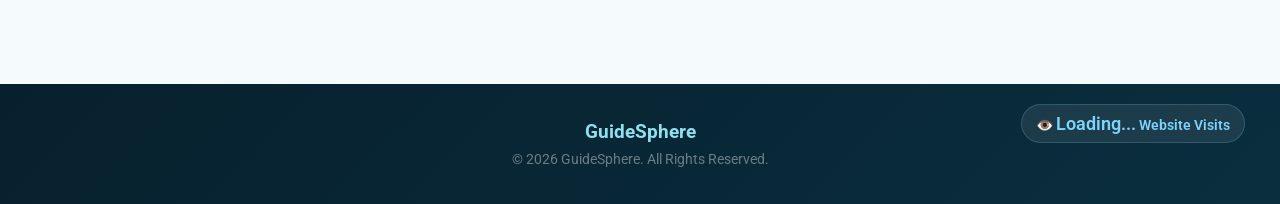
==== commit 9bb16a0e: "visit count& services" ====
--- a/index.html
+++ b/index.html
@@ -354,7 +354,152 @@
 
   .res-card h4{font-size:.9rem;font-weight:700;margin-bottom:.22rem;}
   .res-card p{font-size:.81rem;color:var(--text-muted);line-height:1.55;}
-
+   
+
+  /* =========================
+   SERVICES
+========================= */
+
+.services {
+  padding: 90px 6%;
+  background: #f8fbff;
+}
+
+.services-grid {
+  max-width: 1200px;
+  margin: 45px auto 0;
+
+  display: grid;
+  grid-template-columns: repeat(3, 1fr);
+  gap: 24px;
+
+  align-items: stretch;
+}
+
+.service-card {
+  position: relative;
+
+  display: flex;
+  flex-direction: column;
+
+  min-height: 330px;
+  padding: 28px 25px;
+
+  background: #ffffff;
+
+  border: 1px solid rgba(20, 90, 170, 0.10);
+  border-radius: 18px;
+
+  box-shadow: 0 8px 25px rgba(0, 60, 120, 0.07);
+
+  transition: 0.3s ease;
+}
+
+.service-card:hover {
+  transform: translateY(-7px);
+  box-shadow: 0 15px 35px rgba(0, 80, 160, 0.14);
+}
+
+.service-icon {
+  width: 55px;
+  height: 55px;
+
+  display: flex;
+  align-items: center;
+  justify-content: center;
+
+  background: #eef6ff;
+  border-radius: 14px;
+
+  font-size: 27px;
+
+  margin-bottom: 18px;
+}
+
+.service-number {
+  position: absolute;
+
+  top: 25px;
+  right: 25px;
+
+  padding: 6px 10px;
+
+  border-radius: 20px;
+
+  background: #eef6ff;
+  color: #1670c9;
+
+  font-size: 13px;
+  font-weight: 700;
+}
+
+.service-card h3 {
+  margin: 0 0 12px;
+
+  color: #092d5c;
+
+  font-size: 20px;
+  line-height: 1.3;
+}
+
+.service-card p {
+  margin: 0;
+
+  color: #64748b;
+
+  font-size: 14px;
+  line-height: 1.7;
+}
+
+.service-btn {
+  margin-top: auto;
+  padding-top: 22px;
+
+  color: #0878d1;
+
+  font-size: 14px;
+  font-weight: 700;
+
+  text-decoration: none;
+
+  transition: 0.3s ease;
+}
+
+.service-btn:hover {
+  color: #f28c28;
+  transform: translateX(4px);
+}
+
+
+/* TABLET */
+
+@media (max-width: 900px) {
+
+  .services-grid {
+    grid-template-columns: repeat(2, 1fr);
+  }
+
+}
+
+
+/* MOBILE */
+
+@media (max-width: 600px) {
+
+  .services {
+    padding: 65px 5%;
+  }
+
+  .services-grid {
+    grid-template-columns: 1fr;
+    gap: 18px;
+  }
+
+  .service-card {
+    min-height: 290px;
+  }
+
+}
   /* ABOUT */
   .about-inner{max-width:1100px;margin:0 auto;display:grid;grid-template-columns:1fr 1fr;gap:4rem;align-items:start;}
 
@@ -450,9 +595,31 @@
     .nav-links a{padding:.36rem .58rem;font-size:.84rem;}
   }
   @media(max-width:600px){.nav-links{display:none;}}
+
+  /* Footer Visitor Count */
+footer {
+  position: relative;
+}
+
+.footer-visit-count {
+  position: absolute;
+  top: 20px;
+  right: 35px;
+
+  font-size: 14px;
+  font-weight: 600;
+  color: #7dd3fc;
+
+  background: rgba(255, 255, 255, 0.08);
+  padding: 8px 14px;
+  border-radius: 20px;
+
+  border: 1px solid rgba(125, 211, 252, 0.2);
+}
 </style>
 </head>
 <body>
+  
 
 <!-- NAVBAR -->
 <nav>
@@ -464,6 +631,7 @@
     <li><a href="#home">Home</a></li>
     <li><a href="#features">Features</a></li>
     <li><a href="#courses">Courses</a></li>
+    <li><a href="#services">Services</a></li>
     <li><a href="#resources">Resources</a></li>
     <li><a href="#about">About</a></li>
     <li><a href="#contact" class="nav-cta">Contact</a></li>
@@ -704,9 +872,219 @@
         <a href="./overview.html" target="_blank" class="enroll-btn">Enroll Now →</a>
       </div>
     </div>
+    <!-- SQL & DATABASE MANAGEMENT -->
+<div class="c-card reveal">
+  <div class="c-top">
+    <div class="c-icon">🗄️</div>
+    <h3>SQL &amp; Database Management</h3>
+    <p>Master Databases &amp; SQL from Scratch</p>
+  </div>
+  <div class="c-body">
+    <p class="c-desc">Learn SQL and database concepts step by step — queries, joins, subqueries, functions, constraints, database design, and real-world problem solving.</p>
+    <a href="./overview.html" target="_blank" class="enroll-btn">Enroll Now →</a>
+  </div>
+</div>
+
+<!-- PLACEMENT & INTERVIEW PREPARATION -->
+<div class="c-card reveal">
+  <div class="c-top">
+    <div class="c-icon">🎯</div>
+    <h3>Placement &amp; Interview Preparation</h3>
+    <p>Complete Preparation for Your Dream Job</p>
+  </div>
+  <div class="c-body">
+    <p class="c-desc">Prepare for placements with aptitude, logical reasoning, verbal ability, technical skills, coding, HR interviews, technical interviews, and mock interview practice.</p>
+    <a href="./overview.html" target="_blank" class="enroll-btn">Enroll Now →</a>
+  </div>
+</div>
 
   </div>
 </section>
+
+<!-- SERVICES -->
+<section class="services" id="services">
+
+  <div class="section-head reveal">
+    <div class="section-label">Our Services</div>
+
+    <h2 class="sec-title">
+      Build Your <span class="hl">Professional Profile</span>
+    </h2>
+
+    <p class="sec-sub">
+      Professional services to help you build your profile, showcase your skills,
+      and move closer to your career goals.
+    </p>
+  </div>
+
+  <div class="services-grid">
+
+    <!-- 01 -->
+    <div class="service-card reveal">
+      <div class="service-icon">📄</div>
+      <div class="service-number">01</div>
+
+      <h3>ATS-Optimized Resume</h3>
+
+      <p>
+        Get an ATS-friendly, professional resume designed to help your profile
+        get noticed by top companies.
+      </p>
+
+      <a href="./overview.html" target="_blank" class="service-btn">
+        Get Started →
+      </a>
+    </div>
+
+
+    <!-- 02 -->
+    <div class="service-card reveal">
+      <div class="service-icon">💼</div>
+      <div class="service-number">02</div>
+
+      <h3>Professional &amp; Personal Portfolio</h3>
+
+      <p>
+        Showcase your skills, projects, achievements, and experience with a
+        professional portfolio.
+      </p>
+
+      <a href="./overview.html" target="_blank" class="service-btn">
+        Get Started →
+      </a>
+    </div>
+
+
+    <!-- 03 -->
+    <div class="service-card reveal">
+      <div class="service-icon">📑</div>
+      <div class="service-number">03</div>
+
+      <h3>Project Documentation</h3>
+
+      <p>
+        Get well-structured project documentation for B.Tech and degree projects
+        with professional formatting.
+      </p>
+
+      <a href="./overview.html" target="_blank" class="service-btn">
+        Get Started →
+      </a>
+    </div>
+
+
+    <!-- 04 -->
+    <div class="service-card reveal">
+      <div class="service-icon">💻</div>
+      <div class="service-number">04</div>
+
+      <h3>Project Code, Guidance &amp; Viva</h3>
+
+      <p>
+        Project source code, technical guidance, project explanation, and viva
+        preparation support.
+      </p>
+
+      <a href="./overview.html" target="_blank" class="service-btn">
+        Get Started →
+      </a>
+    </div>
+
+
+    <!-- 05 -->
+    <div class="service-card reveal">
+      <div class="service-icon">📊</div>
+      <div class="service-number">05</div>
+
+      <h3>PPT &amp; Project Presentation</h3>
+
+      <p>
+        Professional project PPTs and presentation preparation to clearly
+        explain your work and make an impact.
+      </p>
+
+      <a href="./overview.html" target="_blank" class="service-btn">
+        Get Started →
+      </a>
+    </div>
+
+
+    <!-- 06 -->
+    <div class="service-card reveal">
+      <div class="service-icon">🔗</div>
+      <div class="service-number">06</div>
+
+      <h3>Job Profile Optimization</h3>
+
+      <p>
+        Optimize LinkedIn, GitHub, Naukri, and other job profiles to create a
+        strong professional presence.
+      </p>
+
+      <a href="./overview.html" target="_blank" class="service-btn">
+        Get Started →
+      </a>
+    </div>
+
+
+    <!-- 07 -->
+    <div class="service-card reveal">
+      <div class="service-icon">🌐</div>
+      <div class="service-number">07</div>
+
+      <h3>Business Website Development</h3>
+
+      <p>
+        Modern, responsive websites for businesses and professionals with
+        maintenance and update support.
+      </p>
+
+      <a href="./overview.html" target="_blank" class="service-btn">
+        Get Started →
+      </a>
+    </div>
+
+
+    <!-- 08 -->
+    <div class="service-card reveal">
+      <div class="service-icon">🚀</div>
+      <div class="service-number">08</div>
+
+      <h3>Personal Branding Kit</h3>
+
+      <p>
+        Build a consistent professional identity across your Resume, LinkedIn,
+        GitHub, Portfolio, and online presence.
+      </p>
+
+      <a href="./overview.html" target="_blank" class="service-btn">
+        Get Started →
+      </a>
+    </div>
+
+
+    <!-- 09 -->
+    <div class="service-card reveal">
+      <div class="service-icon">✉️</div>
+      <div class="service-number">09</div>
+
+      <h3>Cover Letter &amp; Job Application Support</h3>
+
+      <p>
+        Get job-specific cover letters and guidance to apply for relevant
+        opportunities effectively.
+      </p>
+
+      <a href="./overview.html" target="_blank" class="service-btn">
+        Get Started →
+      </a>
+    </div>
+
+  </div>
+
+</section>
+
+
 
 <!-- RESOURCES -->
 <section class="resources" id="resources">
@@ -816,10 +1194,16 @@
 </section>
 
 <!-- FOOTER -->
+<!-- FOOTER -->
 <footer>
+  <div class="footer-visit-count">
+    👁️ <span id="visit-count">Loading...</span> Website Visits
+  </div>
+
   <div class="f-logo">
     <span class="f-brand">GuideSphere</span>
   </div>
+
   <p>© 2026 GuideSphere. All Rights Reserved.</p>
 </footer>
 
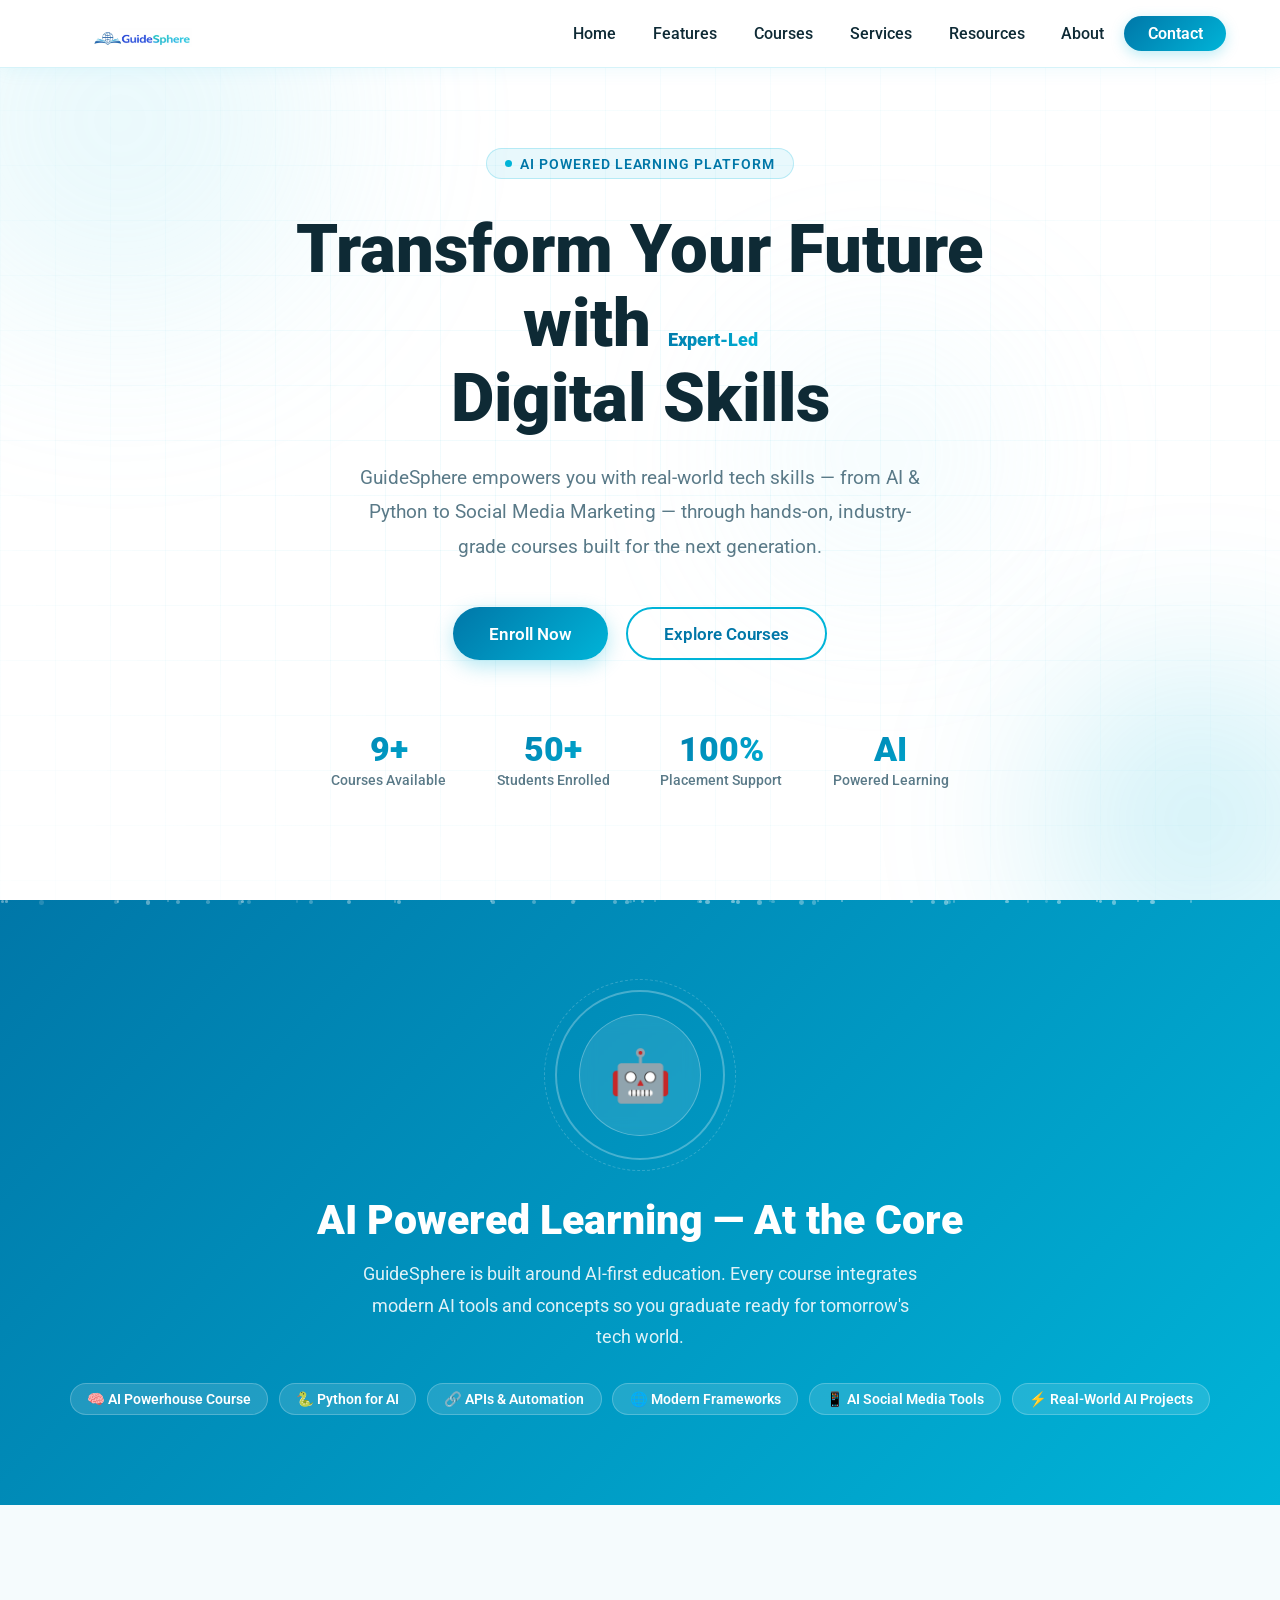
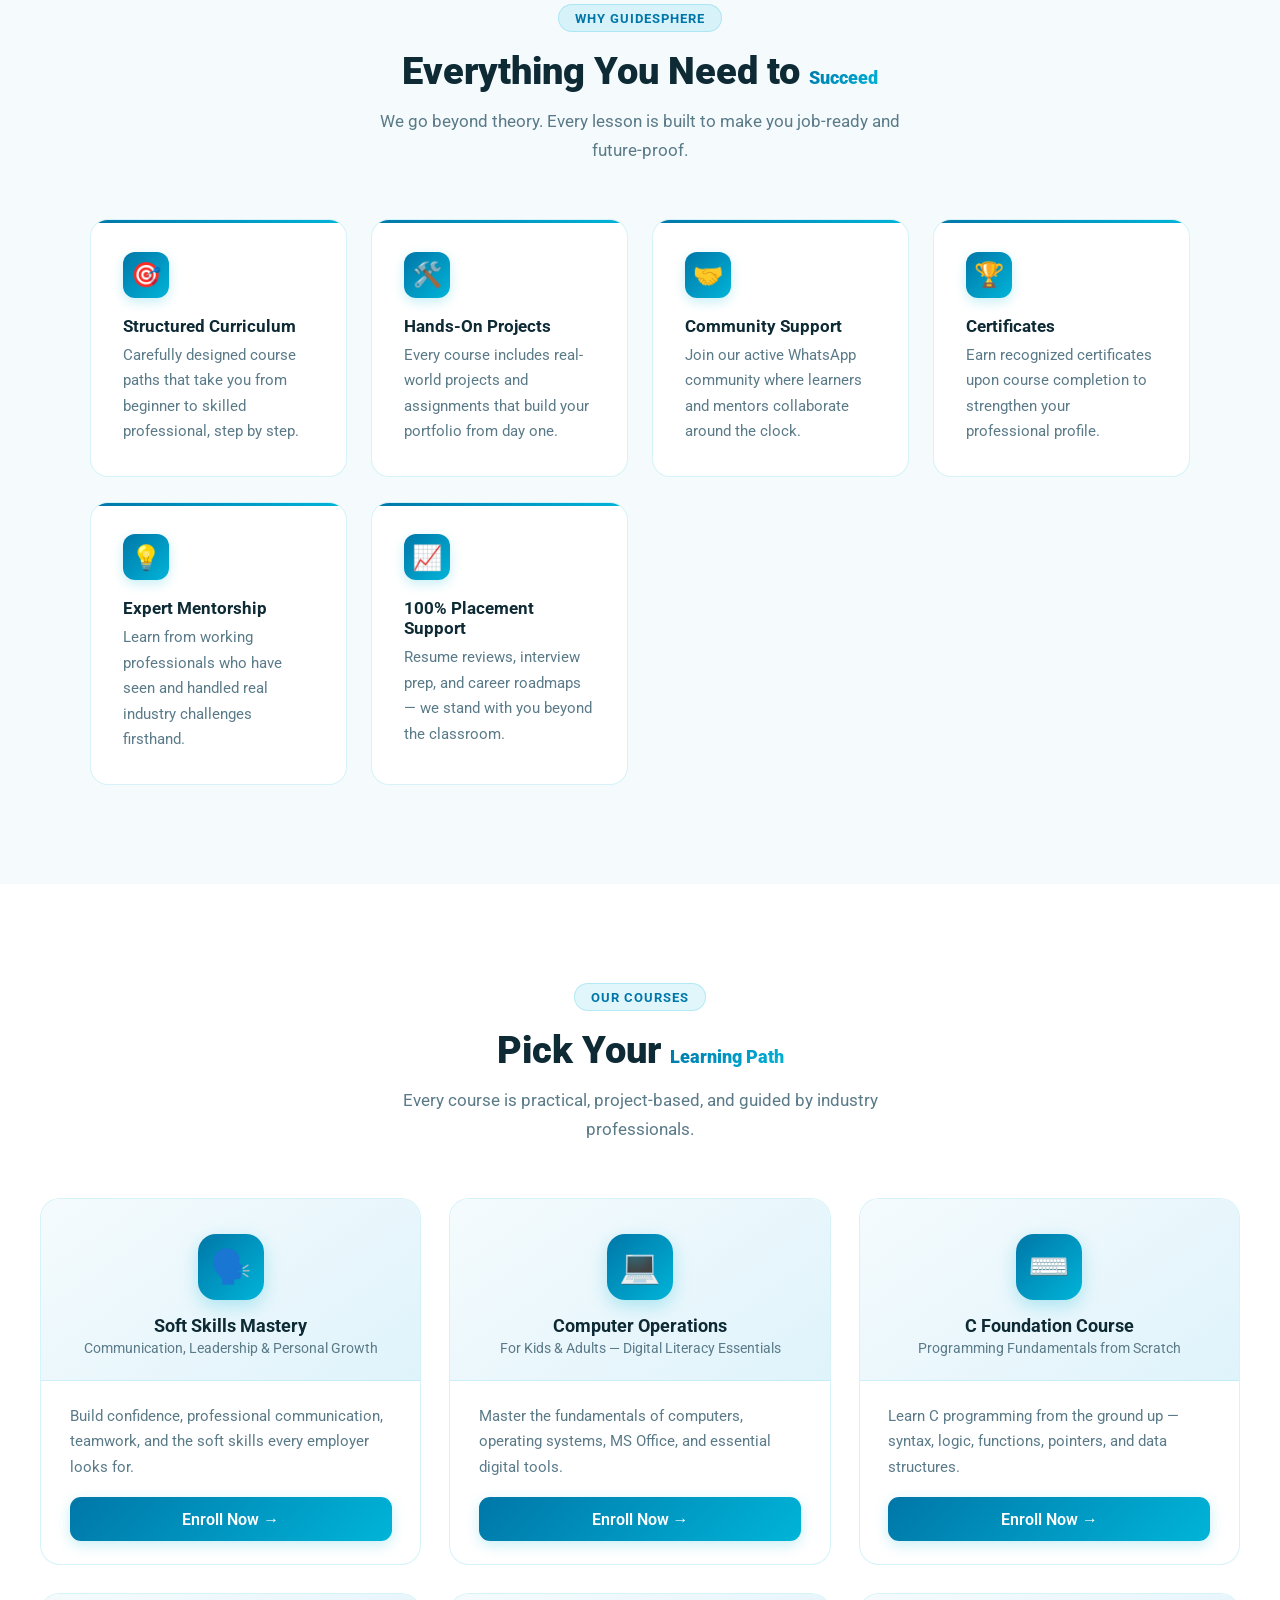
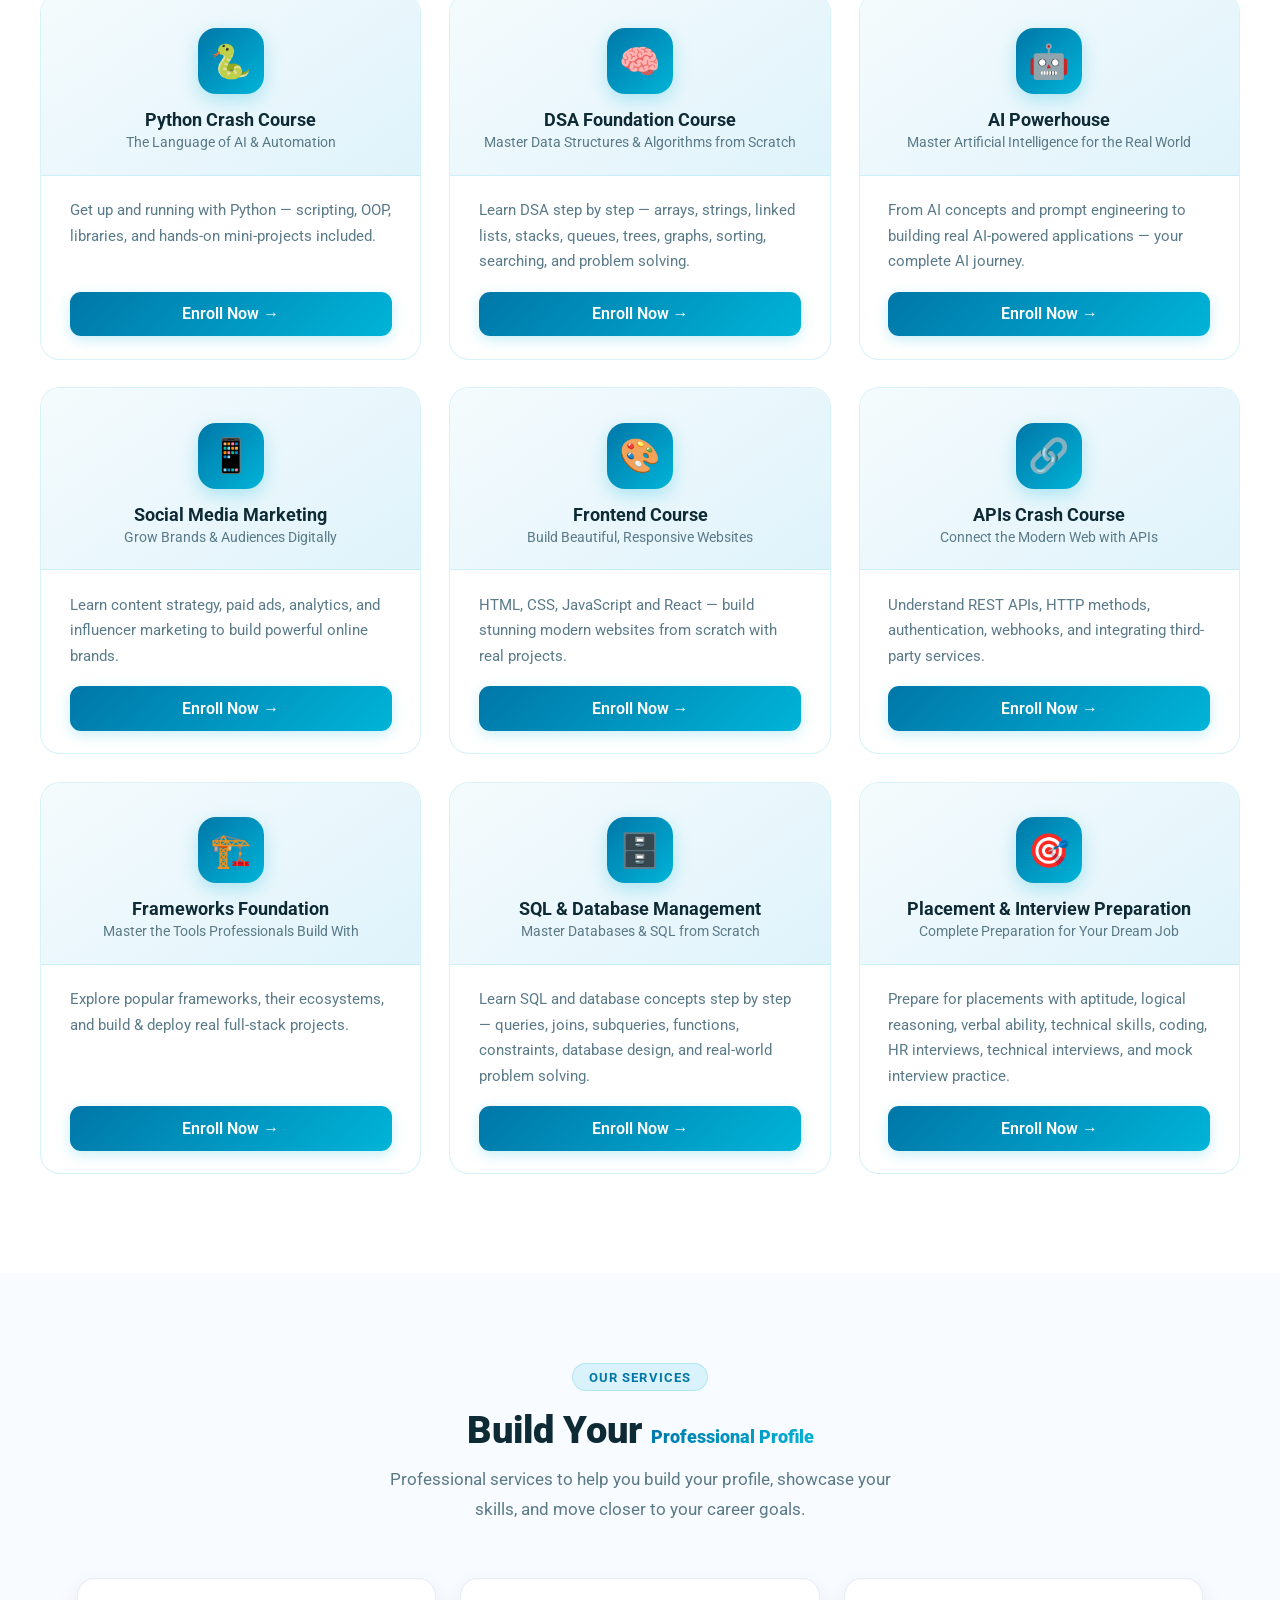
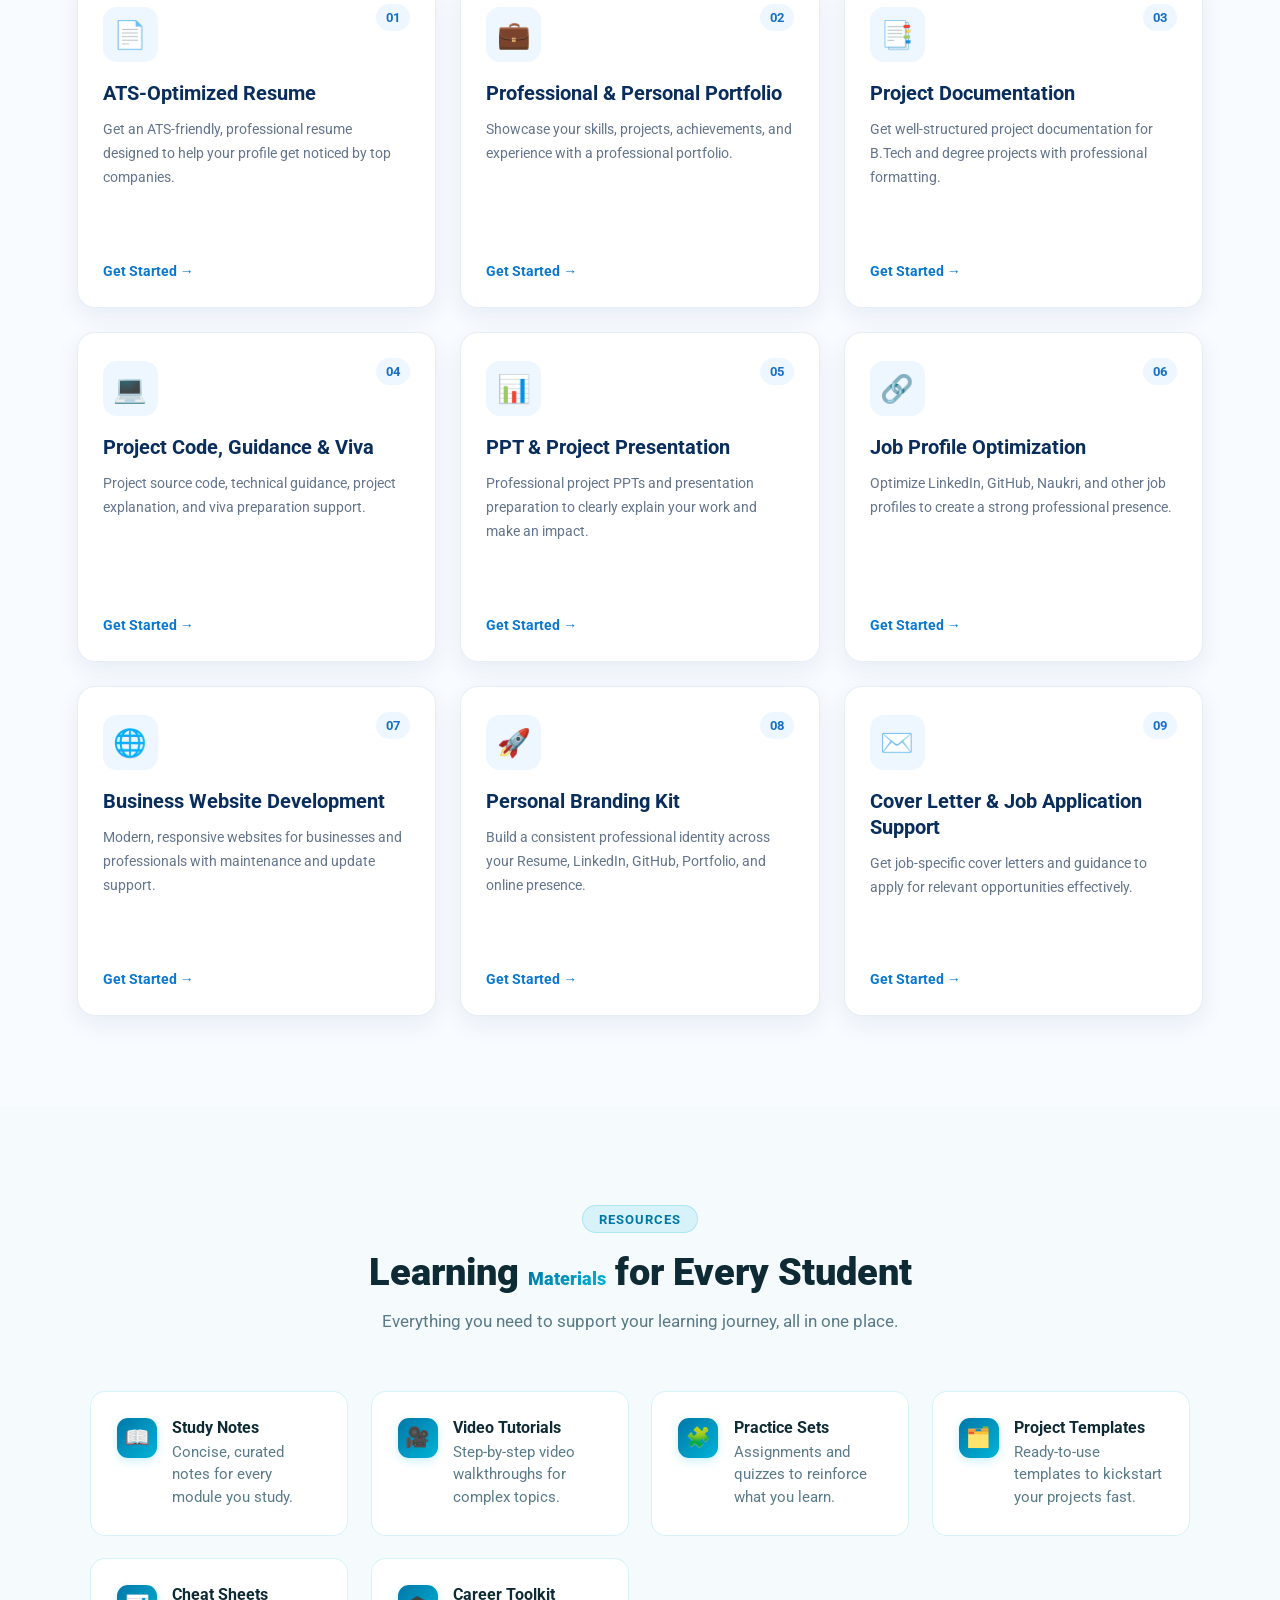
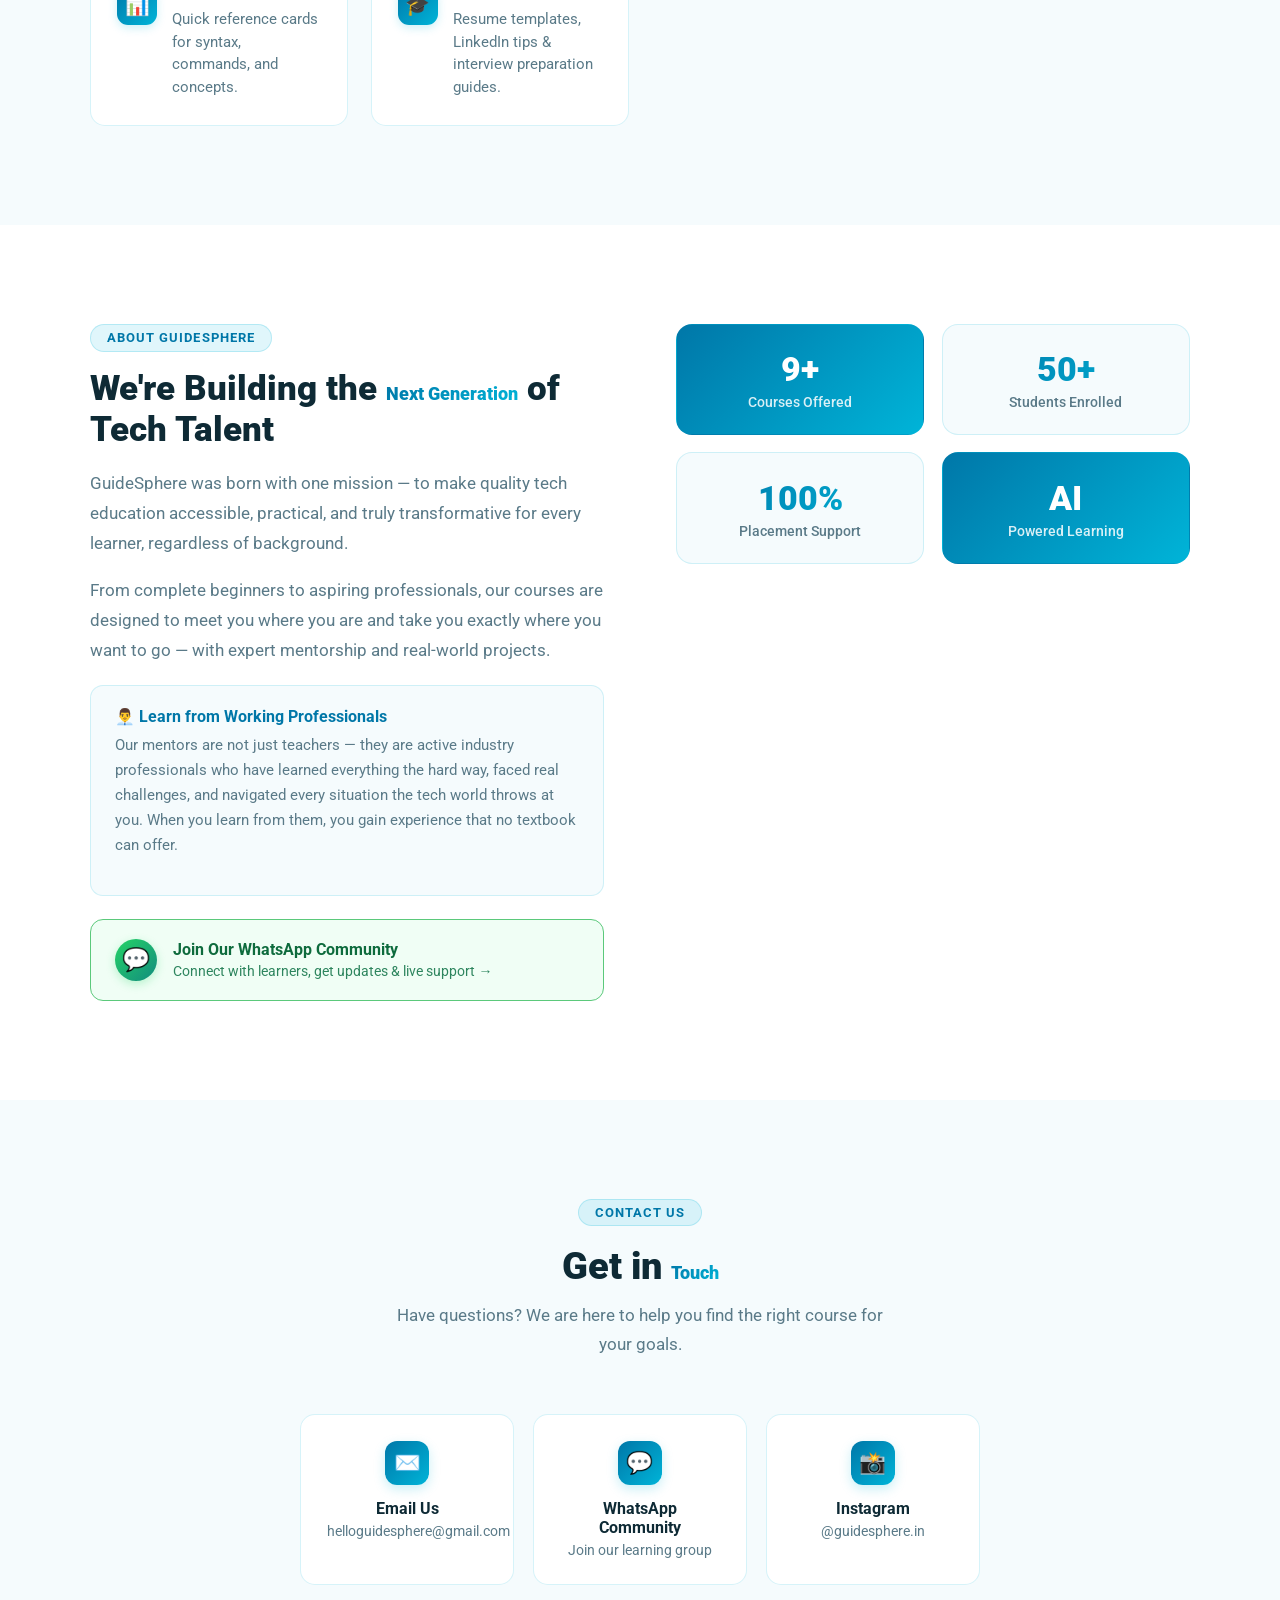
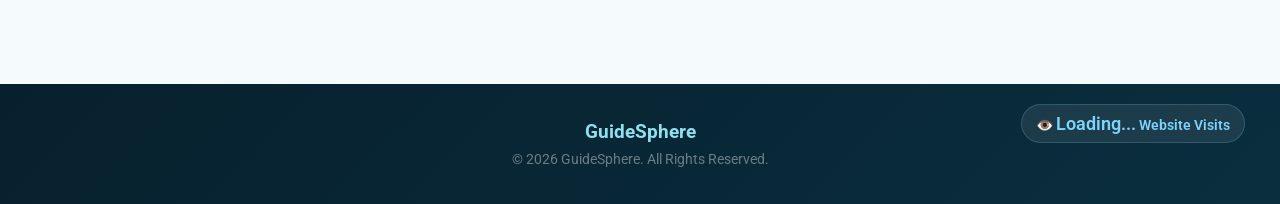
==== commit a2fe0f5d: "media queries" ====
--- a/index.html
+++ b/index.html
@@ -616,6 +616,13 @@
 
   border: 1px solid rgba(125, 211, 252, 0.2);
 }
+@media (max-width: 600px) {
+  .footer-visit-count {
+    position: static;
+    display: inline-block;
+    margin-bottom: 15px;
+  }
+}
 </style>
 </head>
 <body>
